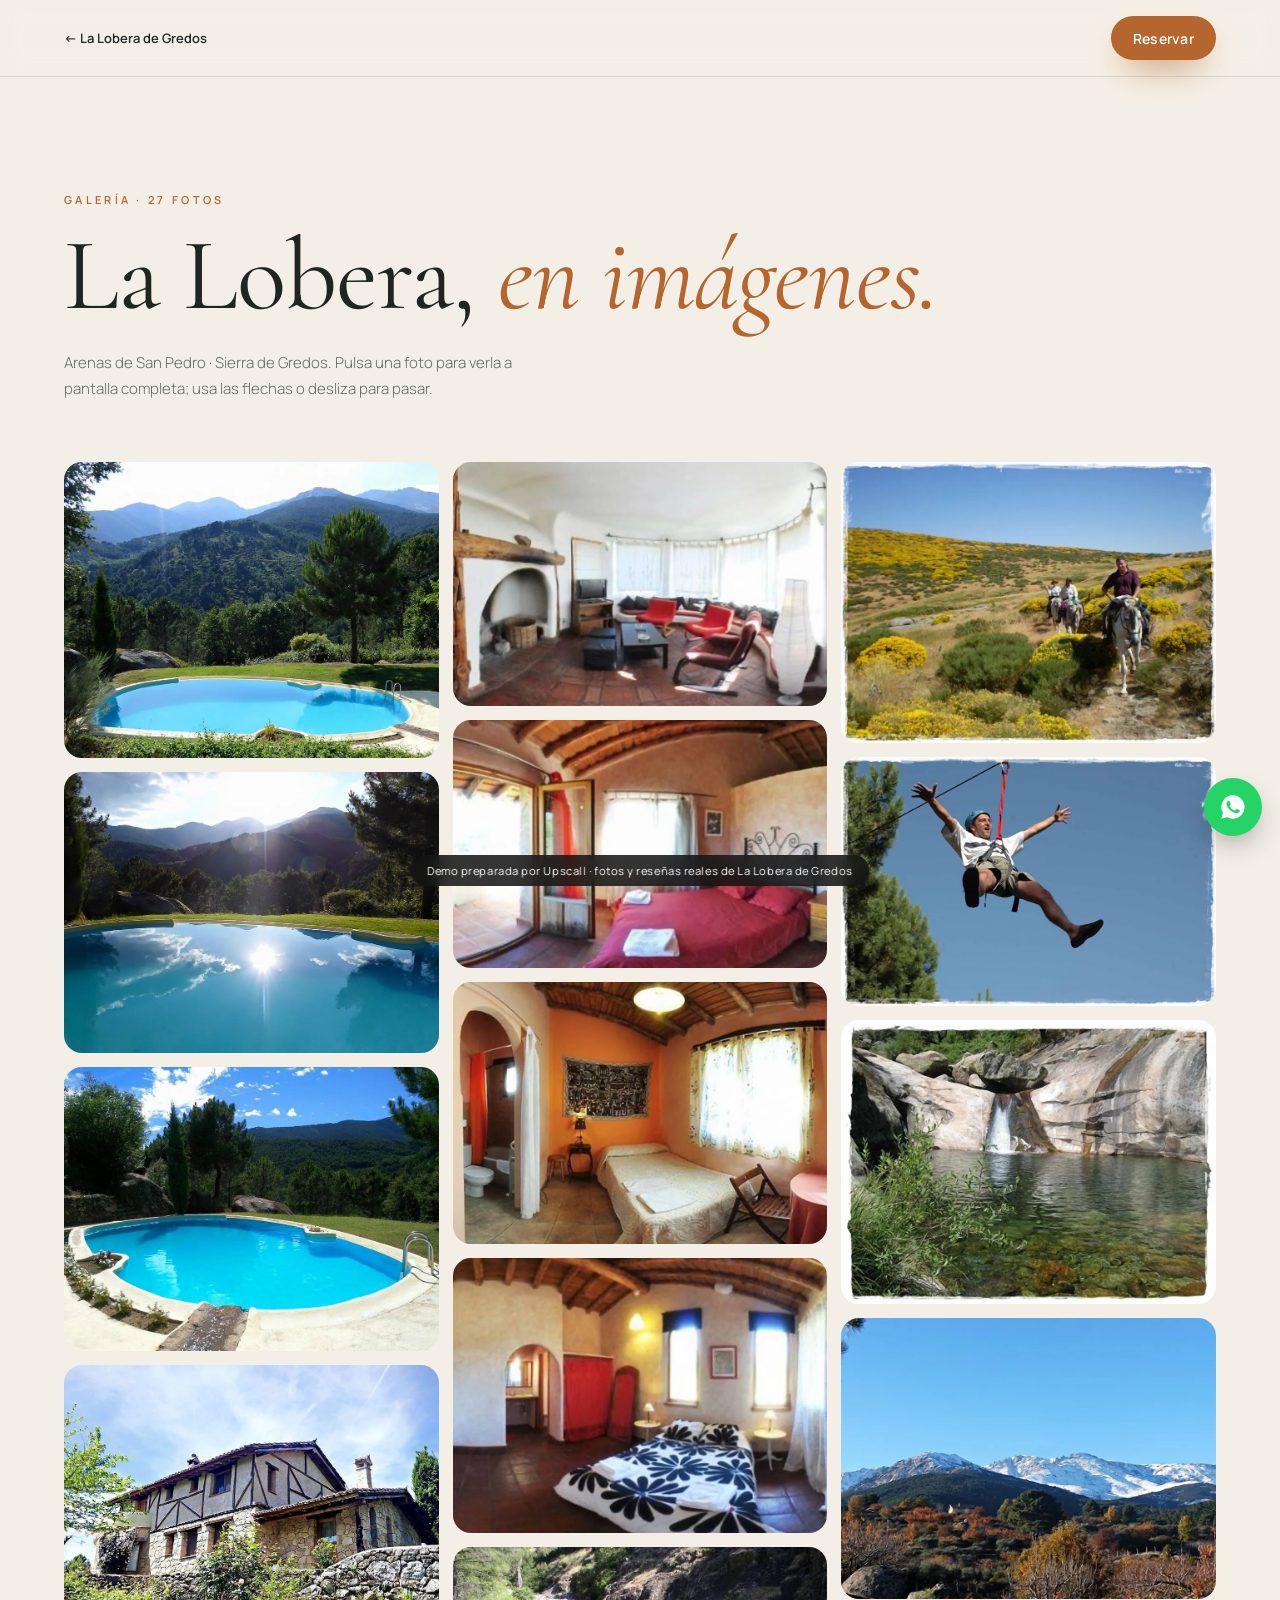
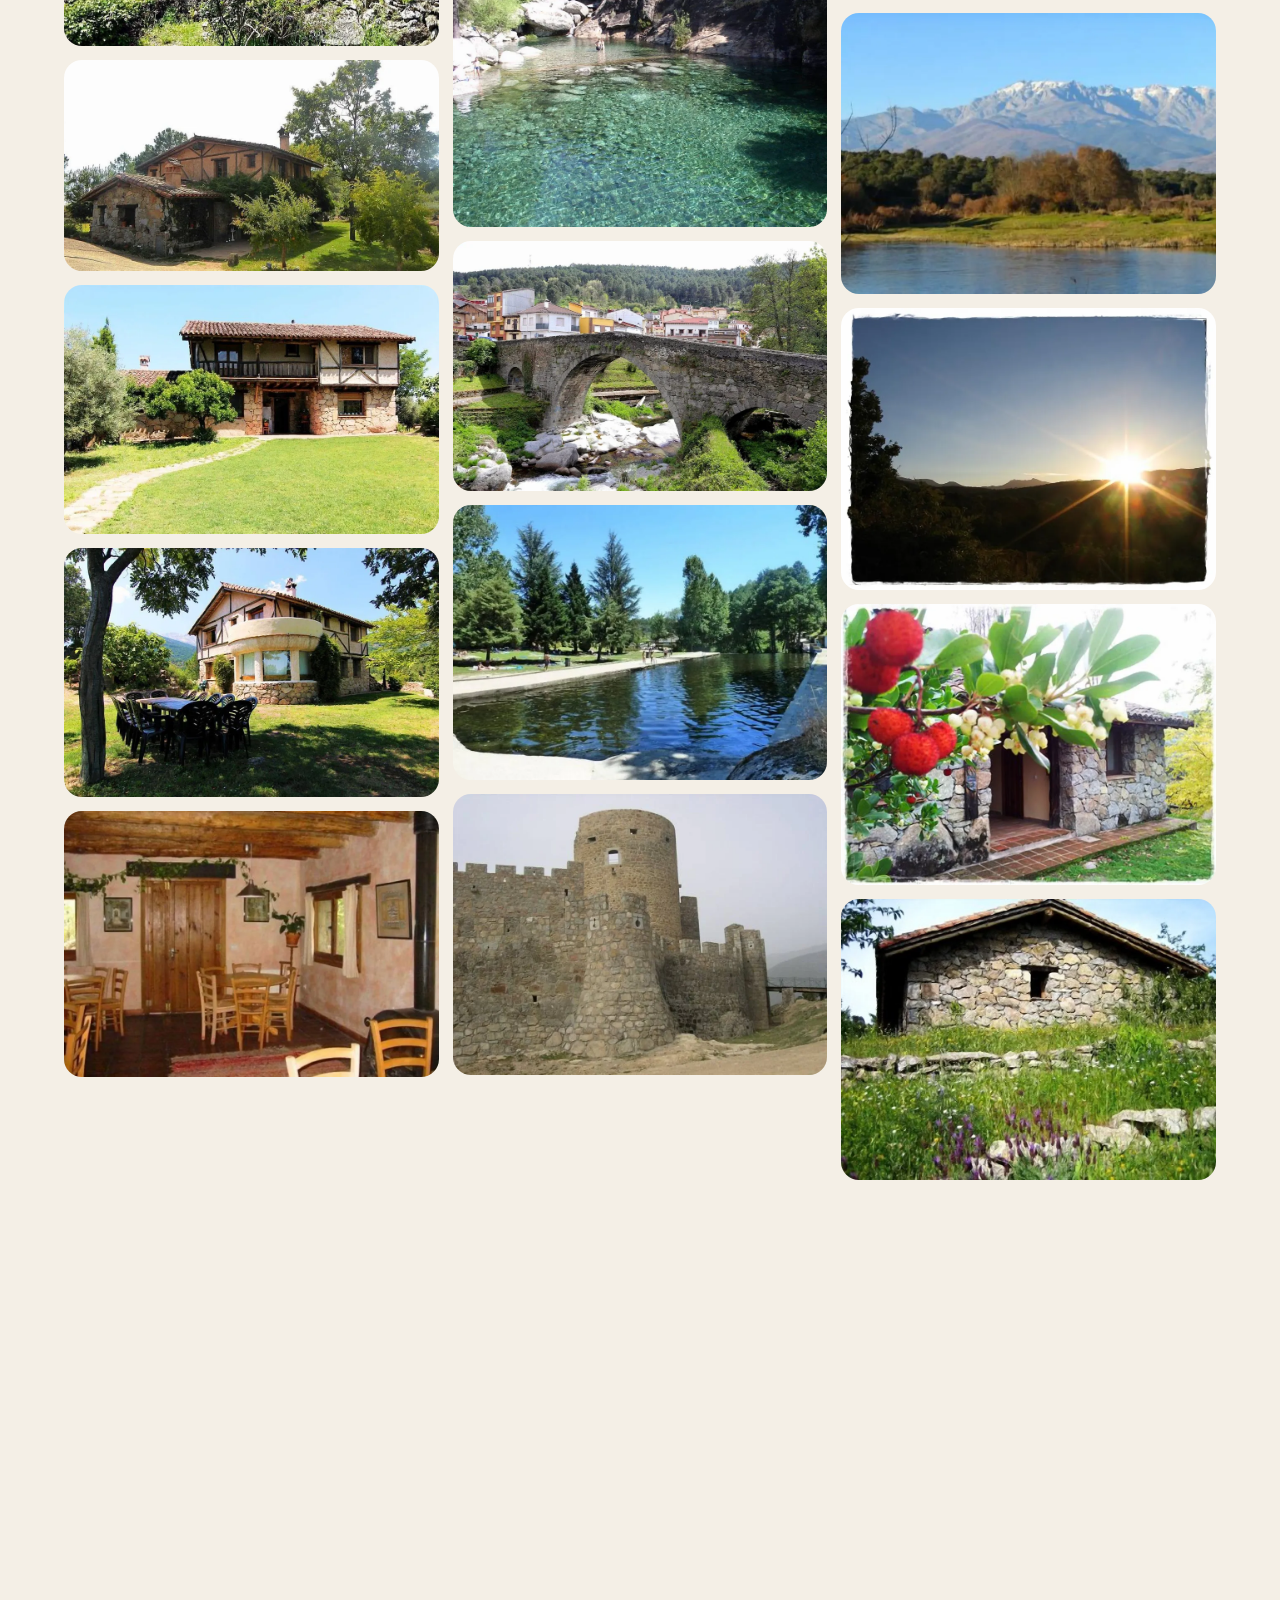
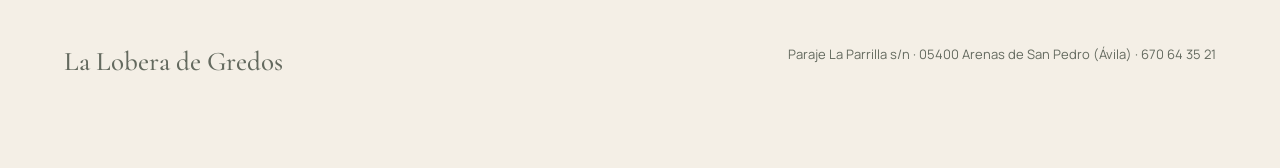
==== galeria.html @ 5b68a74e "Demo lobera Co-Authored-By: Claude Opus 5.5 <noreply@anthropic.com>" ====
<!doctype html><html lang="es"><head><meta charset="utf-8"><meta name="viewport" content="width=device-width, initial-scale=1"><title>Galería · La Lobera de Gredos</title>
<meta name="description" content="Seis casas de piedra y madera de castaño en plena sierra, con piscina, caballos y el Almanzor como paisaje."><meta name="robots" content="noindex, nofollow">
<link rel="preconnect" href="https://fonts.googleapis.com"><link rel="preconnect" href="https://fonts.gstatic.com" crossorigin><link href="https://fonts.googleapis.com/css2?family=Cormorant+Garamond:ital,wght@0,400;0,500;1,400&family=Manrope:wght@300;400;500;600&display=swap" rel="stylesheet">
<style>*{box-sizing:border-box;margin:0;padding:0}html{scroll-behavior:smooth}
body{font-family:var(--sans);background:var(--bg);color:var(--ink);-webkit-font-smoothing:antialiased;overflow-x:hidden}
img{display:block;max-width:100%}a{color:inherit;text-decoration:none}button{font:inherit;border:0;background:none;color:inherit;cursor:pointer}
:root{--pad:clamp(20px,5vw,72px)}
.wrap{max-width:1320px;margin:0 auto;padding:0 var(--pad)}
.k{font-size:11px;letter-spacing:.3em;text-transform:uppercase;font-weight:600;color:var(--acc)}
.h2{font-family:var(--serif);font-weight:var(--sw,400);font-size:clamp(40px,5.4vw,82px);line-height:1.02;letter-spacing:-.01em;margin-top:16px}
.h2 em{font-style:italic;color:var(--acc)}
.lead{font-size:clamp(15px,1.12vw,18px);line-height:1.75;color:var(--mut);font-weight:300;max-width:56ch;margin-top:22px}
.btn{display:inline-flex;align-items:center;justify-content:center;gap:10px;height:56px;padding:0 30px;border-radius:var(--r-btn,999px);font-size:14px;font-weight:600;letter-spacing:.02em;transition:transform .35s,background .35s,color .35s,box-shadow .35s;white-space:nowrap}
.btn:hover{transform:translateY(-2px)}
.b-main{background:var(--acc);color:#fff;box-shadow:0 16px 34px -14px var(--acc)}.b-main:hover{background:var(--ink)}
.b-ghost{border:1px solid currentColor}.b-ghost:hover{background:var(--ink);color:var(--bg);border-color:var(--ink)}
.b-glass{border:1px solid rgba(255,255,255,.6);color:#fff;backdrop-filter:blur(8px);background:rgba(255,255,255,.08)}.b-glass:hover{background:#fff;color:#111}
/* revelado */
.rv{opacity:0;transform:translateY(36px);transition:opacity 1.1s cubic-bezier(.2,.7,.2,1),transform 1.1s cubic-bezier(.2,.7,.2,1)}
.rv.in{opacity:1;transform:none}.rv.d1{transition-delay:.1s}.rv.d2{transition-delay:.2s}.rv.d3{transition-delay:.3s}
@keyframes up{from{opacity:0;transform:translateY(34px)}to{opacity:1;transform:none}}
.up{animation:up 1.3s cubic-bezier(.2,.7,.2,1) both}.up.d1{animation-delay:.15s}.up.d2{animation-delay:.3s}.up.d3{animation-delay:.45s}
/* slides portada */
.h-slide{position:absolute;inset:0;background-size:cover;background-position:center;opacity:0;transform:scale(1.12);transition:opacity 2.2s ease,transform 10s linear}
.h-slide.on{opacity:1;transform:scale(1)}
.h-dots{display:flex;gap:8px}.h-dots i{width:30px;height:2px;background:rgba(255,255,255,.35);position:relative;overflow:hidden}
.h-dots i.on::after{content:'';position:absolute;inset:0;background:#fff;animation:fill 6s linear forwards}
@keyframes fill{from{transform:translateX(-100%)}to{transform:none}}
/* estrellas */
.stars{position:relative;display:inline-block;line-height:1;letter-spacing:3px;color:var(--star-off,#e3ddd2)}
.stars::before{content:"★★★★★"}.stars::after{content:"★★★★★";position:absolute;left:0;top:0;width:var(--p,100%);overflow:hidden;white-space:nowrap;color:#f2b33d}
/* GALERÍA EN MOVIMIENTO */
.belt{overflow:hidden;cursor:grab;touch-action:pan-y;user-select:none;padding:8px 0}
.belt:active{cursor:grabbing}
.belt-track{display:flex;gap:var(--gap,16px);width:max-content;will-change:transform}
.b-item{position:relative;flex:none;height:var(--bh,clamp(240px,34vh,400px));border-radius:var(--r-img,14px);overflow:hidden;display:block}
.b-item img{height:100%;width:auto;max-width:none;transition:transform 1.2s cubic-bezier(.2,.7,.2,1),filter .5s;pointer-events:none}
.b-item::after{content:'Ver galería ↗';position:absolute;left:14px;bottom:14px;font-size:11px;letter-spacing:.14em;text-transform:uppercase;font-weight:600;color:#fff;background:rgba(0,0,0,.45);backdrop-filter:blur(6px);padding:8px 12px;border-radius:999px;opacity:0;transform:translateY(6px);transition:.4s}
.b-item:hover img{transform:scale(1.06)}.b-item:hover::after{opacity:1;transform:none}
.belt-cta{display:flex;justify-content:center;margin-top:34px}
/* RESEÑAS (estructura común; cada tema cambia colores) */
.revs{padding:clamp(100px,12vw,170px) 0;background:var(--rv-bg,var(--bg));color:var(--rv-ink,var(--ink));position:relative;overflow:hidden}
.revs-top{display:grid;grid-template-columns:.9fr 1.1fr;gap:clamp(30px,6vw,90px);align-items:center}
.summary{display:flex;align-items:center;gap:26px;margin-top:34px}
.summary .big{font-family:var(--serif);font-size:clamp(80px,9vw,128px);line-height:.8;font-weight:var(--sw,400);color:var(--rv-acc,var(--acc))}
.summary .stars{font-size:22px}
.summary p{font-size:13px;color:var(--rv-mut,var(--mut));margin-top:8px;line-height:1.5}
.gbadge{display:inline-flex;align-items:center;gap:8px;margin-top:12px;font-size:12px;font-weight:600;padding:7px 12px;border-radius:999px;background:#fff;color:#333;box-shadow:0 6px 20px -10px rgba(0,0,0,.3)}
.gbadge svg{width:16px;height:16px}
.feat{display:grid}
.feat-q{grid-area:1/1;opacity:0;transform:translateY(16px);transition:opacity .9s,transform .9s;pointer-events:none}
.feat-q.on{opacity:1;transform:none;pointer-events:auto}
.feat-q blockquote{font-family:var(--serif);font-size:clamp(24px,2.5vw,38px);line-height:1.3;font-weight:var(--sw,400)}
.feat-q blockquote::before{content:'“';display:block;font-size:2.6em;line-height:.6;color:var(--rv-acc,var(--acc));margin-bottom:6px}
.feat-q footer{display:flex;align-items:center;gap:12px;margin-top:26px;font-size:14px}
.feat-q footer small{display:block;color:var(--rv-mut,var(--mut));font-size:12px;margin-top:2px}
.feat-dots{display:flex;gap:8px;margin-top:22px}
.feat-dots button{width:26px;height:4px;border-radius:9px;background:var(--rv-line,rgba(0,0,0,.15));transition:.3s}
.feat-dots button.on{background:var(--rv-acc,var(--acc));width:44px}
.av{width:44px;height:44px;border-radius:50%;display:grid;place-items:center;color:#fff;font-weight:600;font-size:16px;background:hsl(var(--h) 40% 46%);flex:none}
.rev-grid{columns:3 320px;column-gap:20px;margin-top:clamp(60px,7vw,90px)}
.rcard{break-inside:avoid;margin-bottom:20px;background:var(--rv-card,#fff);border-radius:var(--r-card,20px);padding:26px 26px 24px;box-shadow:0 24px 50px -36px rgba(0,0,0,.45);border:1px solid var(--rv-line,rgba(0,0,0,.05));transition:transform .5s,box-shadow .5s}
.rcard:hover{transform:translateY(-4px);box-shadow:0 34px 60px -34px rgba(0,0,0,.5)}
.rcard .top{display:flex;align-items:center;gap:12px}
.rcard .top b{font-size:14px;display:block}.rcard .top small{font-size:12px;color:var(--rv-mut,var(--mut))}
.rcard .top svg{margin-left:auto;width:18px;height:18px;flex:none}
.rcard .stars{font-size:15px;margin-top:16px}
.rcard p{margin-top:10px;font-size:15px;line-height:1.65;color:var(--rv-ink,var(--ink));opacity:.88}
.rcard.more{display:none}.rev-grid.all .rcard.more{display:block}
.rev-more{display:flex;justify-content:center;margin-top:20px}
@media(max-width:900px){.revs-top{grid-template-columns:1fr}}
/* mapa y faq */
.map{border-radius:var(--r-img,22px);overflow:hidden;min-height:420px;box-shadow:0 40px 80px -50px rgba(0,0,0,.5)}
.map iframe{width:100%;height:100%;min-height:420px;border:0}
details{border-bottom:1px solid var(--line,rgba(0,0,0,.12))}
summary{list-style:none;cursor:pointer;display:flex;justify-content:space-between;gap:20px;padding:24px 0;font-family:var(--serif);font-size:24px;font-weight:var(--sw,400)}
summary::-webkit-details-marker{display:none}
summary i{font-style:normal;font-family:var(--sans);font-size:22px;color:var(--acc);transition:transform .3s}
details[open] summary i{transform:rotate(45deg)}
details p{padding:0 0 24px;color:var(--mut);line-height:1.7;font-size:15px;max-width:62ch}
/* flotantes */
.wa{position:fixed;right:18px;bottom:64px;z-index:55;width:58px;height:58px;border-radius:50%;background:#25d366;display:grid;place-items:center;box-shadow:0 12px 30px -8px rgba(0,0,0,.4);transition:transform .3s}.wa:hover{transform:scale(1.08)}
.demo{position:fixed;left:50%;bottom:14px;transform:translateX(-50%);z-index:60;background:rgba(20,20,20,.86);color:#fff;font-size:11px;letter-spacing:.05em;padding:8px 16px;border-radius:999px;backdrop-filter:blur(8px);white-space:nowrap;max-width:94vw;overflow:hidden;text-overflow:ellipsis}
.vid{position:relative;display:block;width:100%;aspect-ratio:16/9;border-radius:var(--r-img,22px);overflow:hidden;background:#000;box-shadow:0 50px 100px -50px rgba(0,0,0,.6)}
.vid img{width:100%;height:100%;object-fit:cover;opacity:.85;transition:transform 1.2s,opacity .5s}.vid:hover img{transform:scale(1.04);opacity:1}
.vid .play{position:absolute;left:50%;top:50%;width:92px;height:92px;margin:-46px;border-radius:50%;background:rgba(255,255,255,.94);color:var(--acc);display:grid;place-items:center;font-size:26px;padding-left:6px;box-shadow:0 0 0 14px rgba(255,255,255,.2);transition:transform .4s}
.vid:hover .play{transform:scale(1.08)}.vid iframe{position:absolute;inset:0;width:100%;height:100%;border:0}
@media(prefers-reduced-motion:reduce){*{animation:none!important;transition:none!important}.rv{opacity:1;transform:none}}

/* ===== PÁGINA DE GALERÍA ===== */
.gp-head{position:sticky;top:0;z-index:20;display:flex;align-items:center;justify-content:space-between;gap:16px;padding:16px var(--pad);background:color-mix(in srgb,var(--bg) 88%,transparent);backdrop-filter:blur(12px);border-bottom:1px solid var(--line,rgba(0,0,0,.08))}
.gp-head .back{font-size:13px;font-weight:600;display:inline-flex;gap:8px;align-items:center}
.gp-hero{padding:clamp(60px,9vw,120px) var(--pad) clamp(40px,5vw,60px);max-width:1320px;margin:0 auto}
.gp-hero .h2{font-size:clamp(54px,8vw,130px)}
.gp-grid{columns:3 340px;column-gap:14px;padding:0 var(--pad) 120px;max-width:1600px;margin:0 auto}
.gp-grid a{display:block;margin-bottom:14px;border-radius:var(--r-img,14px);overflow:hidden;break-inside:avoid;position:relative}
.gp-grid img{width:100%;height:auto;transition:transform 1.2s cubic-bezier(.2,.7,.2,1),filter .5s}
.gp-grid a:hover img{transform:scale(1.04)}
.gp-grid a::after{content:'';position:absolute;inset:0;background:linear-gradient(transparent 60%,rgba(0,0,0,.35));opacity:0;transition:.4s}.gp-grid a:hover::after{opacity:1}
#lb{position:fixed;inset:0;z-index:100;background:rgba(12,11,10,.96);opacity:0;visibility:hidden;transition:.4s}
#lb.on{opacity:1;visibility:visible}
.lb-stage{position:absolute;inset:0;display:grid;place-items:center;padding:60px 80px}
#lb img{max-width:100%;max-height:100%;border-radius:6px;box-shadow:0 30px 80px rgba(0,0,0,.6)}
#lb button{position:absolute;z-index:2;color:#fff;font-size:24px;width:56px;height:56px;border-radius:50%;border:1px solid rgba(255,255,255,.28);background:rgba(0,0,0,.3)}
.lb-x{top:16px;right:16px;font-size:30px!important}.lb-p{left:16px;top:50%;margin-top:-28px}.lb-n{right:16px;top:50%;margin-top:-28px}
.lb-cap{position:absolute;left:0;right:0;bottom:18px;text-align:center;color:#bbb;font-size:12px;letter-spacing:.2em}
@media(max-width:700px){.lb-stage{padding:60px 10px}.lb-p,.lb-n{top:auto!important;bottom:12px;margin:0!important}}
/* LA LOBERA — "Sierra": verde bosque, óxido y crema. Cormorant + Manrope. Portada a sangre. */
:root{--bg:#f4efe6;--ink:#1f2620;--mut:#646a5f;--acc:#b5652e;--serif:'Cormorant Garamond',Georgia,serif;--sans:'Manrope',system-ui,sans-serif;--line:rgba(31,38,32,.12);--r-img:18px;
 --rv-bg:#1f2a22;--rv-ink:#efe8db;--rv-mut:rgba(239,232,219,.62);--rv-acc:#e3a66b;--rv-card:#27342b;--rv-line:rgba(255,255,255,.07);--star-off:rgba(255,255,255,.18)}
.nav{position:fixed;top:0;left:0;right:0;z-index:50;display:flex;align-items:center;justify-content:space-between;gap:20px;padding:20px var(--pad);color:#fff;transition:.4s}
.nav.sc{background:rgba(244,239,230,.92);backdrop-filter:blur(14px);color:var(--ink);padding:12px var(--pad);box-shadow:0 1px 0 var(--line)}
.logo{font-family:var(--serif);font-size:27px;font-weight:500}.nav nav{display:flex;gap:30px;font-size:13px;font-weight:500}.nav-cta{height:44px!important;padding:0 22px!important}
@media(max-width:860px){.nav nav{display:none}}
.hero{position:relative;height:100svh;min-height:640px;overflow:hidden;color:#fff;background:#1a1f1b}
.shade{position:absolute;inset:0;background:linear-gradient(180deg,rgba(0,0,0,.35),rgba(0,0,0,0) 30%,rgba(0,0,0,.25) 55%,rgba(0,0,0,.78))}
.h-copy{position:absolute;z-index:2;left:var(--pad);right:var(--pad);bottom:clamp(90px,13vh,140px);max-width:960px}
.h-copy .k{color:#fff;opacity:.85}
.hero h1{font-family:var(--serif);font-weight:400;font-size:clamp(56px,9.5vw,150px);line-height:.88;letter-spacing:-.015em;margin-top:18px}
.hero h1 em{font-style:italic;color:#f0c08e}
.sub{font-size:clamp(15px,1.3vw,19px);font-weight:300;opacity:.92;max-width:50ch;margin-top:24px;line-height:1.6}
.ctas{display:flex;flex-wrap:wrap;gap:12px;margin-top:32px}
.chip-rate{position:absolute;z-index:2;right:var(--pad);bottom:clamp(90px,13vh,140px);display:flex;flex-direction:column;align-items:flex-end;gap:8px;text-align:right}
.chip-rate b{font-family:var(--serif);font-size:84px;line-height:.75;font-weight:500}.chip-rate .stars{font-size:18px;--star-off:rgba(255,255,255,.3)}.chip-rate small{font-size:12px;opacity:.85}
.h-foot{position:absolute;z-index:2;left:var(--pad);right:var(--pad);bottom:32px;display:flex;justify-content:space-between;align-items:center;font-size:11px;letter-spacing:.24em;text-transform:uppercase;opacity:.8}
@media(max-width:860px){.chip-rate{display:none}}
.intro{padding:clamp(110px,14vw,190px) 0}
.intro-g{display:grid;grid-template-columns:1.05fr 1fr;gap:clamp(40px,7vw,110px);align-items:center}
.intro-img{border-radius:26px 26px 26px 220px;overflow:hidden;box-shadow:0 50px 90px -50px rgba(0,0,0,.55)}
.intro-img img{width:100%;height:auto;aspect-ratio:4/5;object-fit:cover;transition:transform 1.8s cubic-bezier(.2,.7,.2,1)}.intro-img:hover img{transform:scale(1.05)}
.datos{display:grid;grid-template-columns:1fr 1fr;gap:28px;margin-top:46px;padding-top:34px;border-top:1px solid var(--line)}
.dato b{font-family:var(--serif);font-size:48px;font-weight:500;color:var(--acc);display:block;line-height:1}.dato span{font-size:13px;color:var(--mut);display:block;margin-top:6px}
@media(max-width:900px){.intro-g{grid-template-columns:1fr}}
.exps{padding:0 0 clamp(110px,13vw,170px)}
.exp-g{display:grid;grid-template-columns:repeat(4,1fr);gap:22px;margin-top:60px}
.exp:nth-child(even){margin-top:60px}
.exp-img{border-radius:999px 999px 18px 18px;overflow:hidden;aspect-ratio:3/4}
.exp-img img{width:100%;height:100%;object-fit:cover;transition:transform 1.6s cubic-bezier(.2,.7,.2,1)}.exp:hover .exp-img img{transform:scale(1.08)}
.exp h3{font-family:var(--serif);font-size:30px;font-weight:500;margin-top:20px}.exp p{font-size:14px;color:var(--mut);line-height:1.6;margin-top:6px}
@media(max-width:900px){.exp-g{grid-template-columns:1fr 1fr}.exp:nth-child(even){margin-top:30px}}
.gal{padding:clamp(100px,12vw,160px) 0;background:#e9e1d3}
.gal-h{display:flex;justify-content:space-between;align-items:flex-end;gap:30px;flex-wrap:wrap;margin-bottom:56px}
.gal .lead{max-width:40ch}
.video{padding:clamp(100px,12vw,160px) 0 0;text-align:center}.video .vid{max-width:1100px;margin:50px auto 0}
.revs::before{content:'';position:absolute;right:-10%;top:-20%;width:60vw;height:60vw;border-radius:50%;background:radial-gradient(circle,rgba(227,166,107,.12),transparent 60%)}
.ubi{padding:clamp(110px,13vw,170px) 0}
.ubi-g{display:grid;grid-template-columns:1fr 1.2fr;gap:clamp(30px,6vw,90px);align-items:stretch}
.near{list-style:none;margin-top:34px;border-top:1px solid var(--line)}.near li{display:flex;justify-content:space-between;gap:16px;padding:16px 0;border-bottom:1px solid var(--line);font-size:15px}.near span{color:var(--mut)}
@media(max-width:900px){.ubi-g{grid-template-columns:1fr}}
.faq{padding:0 0 clamp(110px,13vw,170px)}.faq-g{display:grid;grid-template-columns:.8fr 1.2fr;gap:60px}@media(max-width:900px){.faq-g{grid-template-columns:1fr;gap:20px}}
.final{position:relative;min-height:88vh;display:grid;place-items:center;text-align:center;color:#fff;background-size:cover;background-position:center;background-attachment:fixed}
.final::before{content:'';position:absolute;inset:0;background:rgba(15,20,16,.5)}.final>div{position:relative;padding:100px var(--pad)}
.final .h2{font-size:clamp(48px,7.5vw,120px)}.final em{color:#f0c08e}.final .ctas{justify-content:center}
@media(hover:none){.final{background-attachment:scroll}}
.foot{padding:50px 0 90px}.foot-g{display:flex;justify-content:space-between;gap:20px;flex-wrap:wrap;font-size:13px;color:var(--mut)}
.gp{background:var(--bg)}
</style></head><body class="t-sierra gp"><header class="gp-head"><a class="back" href="index.html">← La Lobera de Gredos</a><a class="btn b-main" style="height:44px;padding:0 22px" href="https://wa.me/34670643521?text=Hola%2C%20os%20escribo%20desde%20vuestra%20web.%20Me%20gustar%C3%ADa%20consultar%20disponibilidad%20en%20La%20Lobera%20de%20Gredos." target="_blank" rel="noopener">Reservar</a></header>
<section class="gp-hero"><p class="k up">Galería · 27 fotos</p><h1 class="h2 up d1">La Lobera, <em>en imágenes.</em></h1><p class="lead up d2">Arenas de San Pedro · Sierra de Gredos. Pulsa una foto para verla a pantalla completa; usa las flechas o desliza para pasar.</p></section>
<div class="gp-grid"><a href="img/cand-h000.webp" data-full="img/cand-h000.webp" class="rv"><img src="img/cand-h000-t.webp" alt="La Lobera de Gredos · foto 1" loading="lazy" width="900" height="711"></a><a href="img/cand-h011.webp" data-full="img/cand-h011.webp" class="rv"><img src="img/cand-h011-t.webp" alt="La Lobera de Gredos · foto 2" loading="lazy" width="900" height="675"></a><a href="img/cand-h012.webp" data-full="img/cand-h012.webp" class="rv"><img src="img/cand-h012-t.webp" alt="La Lobera de Gredos · foto 3" loading="lazy" width="900" height="682"></a><a href="img/cand-h001.webp" data-full="img/cand-h001.webp" class="rv"><img src="img/cand-h001-t.webp" alt="La Lobera de Gredos · foto 4" loading="lazy" width="900" height="675"></a><a href="img/cand-h002.webp" data-full="img/cand-h002.webp" class="rv"><img src="img/cand-h002-t.webp" alt="La Lobera de Gredos · foto 5" loading="lazy" width="900" height="506"></a><a href="img/cand-h003.webp" data-full="img/cand-h003.webp" class="rv"><img src="img/cand-h003-t.webp" alt="La Lobera de Gredos · foto 6" loading="lazy" width="900" height="599"></a><a href="img/cand-h004.webp" data-full="img/cand-h004.webp" class="rv"><img src="img/cand-h004-t.webp" alt="La Lobera de Gredos · foto 7" loading="lazy" width="900" height="599"></a><a href="img/cand-h005.webp" data-full="img/cand-h005.webp" class="rv"><img src="img/cand-h005-t.webp" alt="La Lobera de Gredos · foto 8" loading="lazy" width="900" height="638"></a><a href="img/cand-h006.webp" data-full="img/cand-h006.webp" class="rv"><img src="img/cand-h006-t.webp" alt="La Lobera de Gredos · foto 9" loading="lazy" width="900" height="638"></a><a href="img/cand-h007.webp" data-full="img/cand-h007.webp" class="rv"><img src="img/cand-h007-t.webp" alt="La Lobera de Gredos · foto 10" loading="lazy" width="900" height="585"></a><a href="img/cand-h008.webp" data-full="img/cand-h008.webp" class="rv"><img src="img/cand-h008-t.webp" alt="La Lobera de Gredos · foto 11" loading="lazy" width="900" height="596"></a><a href="img/cand-h009.webp" data-full="img/cand-h009.webp" class="rv"><img src="img/cand-h009-t.webp" alt="La Lobera de Gredos · foto 12" loading="lazy" width="900" height="631"></a><a href="img/cand-h010.webp" data-full="img/cand-h010.webp" class="rv"><img src="img/cand-h010-t.webp" alt="La Lobera de Gredos · foto 13" loading="lazy" width="900" height="659"></a><a href="img/cand-h016.webp" data-full="img/cand-h016.webp" class="rv"><img src="img/cand-h016-t.webp" alt="La Lobera de Gredos · foto 14" loading="lazy" width="900" height="674"></a><a href="img/cand-h013.webp" data-full="img/cand-h013.webp" class="rv"><img src="img/cand-h013-t.webp" alt="La Lobera de Gredos · foto 15" loading="lazy" width="900" height="599"></a><a href="img/cand-h019.webp" data-full="img/cand-h019.webp" class="rv"><img src="img/cand-h019-t.webp" alt="La Lobera de Gredos · foto 16" loading="lazy" width="900" height="662"></a><a href="img/cand-h014.webp" data-full="img/cand-h014.webp" class="rv"><img src="img/cand-h014-t.webp" alt="La Lobera de Gredos · foto 17" loading="lazy" width="900" height="675"></a><a href="img/cand-h018.webp" data-full="img/cand-h018.webp" class="rv"><img src="img/cand-h018-t.webp" alt="La Lobera de Gredos · foto 18" loading="lazy" width="900" height="679"></a><a href="img/media-23-caballos2.webp" data-full="img/media-23-caballos2.webp" class="rv"><img src="img/media-23-caballos2-t.webp" alt="La Lobera de Gredos · foto 19" loading="lazy" width="900" height="675"></a><a href="img/media-24-tirolina.webp" data-full="img/media-24-tirolina.webp" class="rv"><img src="img/media-24-tirolina-t.webp" alt="La Lobera de Gredos · foto 20" loading="lazy" width="900" height="599"></a><a href="img/media-41-charcar.webp" data-full="img/media-41-charcar.webp" class="rv"><img src="img/media-41-charcar-t.webp" alt="La Lobera de Gredos · foto 21" loading="lazy" width="900" height="680"></a><a href="img/media-01-gredos-nevado-web.webp" data-full="img/media-01-gredos-nevado-web.webp" class="rv"><img src="img/media-01-gredos-nevado-web-t.webp" alt="La Lobera de Gredos · foto 22" loading="lazy" width="900" height="675"></a><a href="img/media-40-almanzor.webp" data-full="img/media-40-almanzor.webp" class="rv"><img src="img/media-40-almanzor-t.webp" alt="La Lobera de Gredos · foto 23" loading="lazy" width="900" height="675"></a><a href="img/media-29-atardecerloberar.webp" data-full="img/media-29-atardecerloberar.webp" class="rv"><img src="img/media-29-atardecerloberar-t.webp" alt="La Lobera de Gredos · foto 24" loading="lazy" width="900" height="679"></a><a href="img/media-03-madro-o-web.webp" data-full="img/media-03-madro-o-web.webp" class="rv"><img src="img/media-03-madro-o-web-t.webp" alt="La Lobera de Gredos · foto 25" loading="lazy" width="900" height="674"></a><a href="img/media-34-cerezo.webp" data-full="img/media-34-cerezo.webp" class="rv"><img src="img/media-34-cerezo-t.webp" alt="La Lobera de Gredos · foto 26" loading="lazy" width="900" height="675"></a><a href="img/media-35-casitarobleweb.webp" data-full="img/media-35-casitarobleweb.webp" class="rv"><img src="img/media-35-casitarobleweb-t.webp" alt="La Lobera de Gredos · foto 27" loading="lazy" width="900" height="675"></a></div>
<div id="lb"><div class="lb-stage"><img alt=""></div><button class="lb-x" aria-label="Cerrar">×</button><button class="lb-p" aria-label="Anterior">←</button><button class="lb-n" aria-label="Siguiente">→</button><p class="lb-cap"></p></div>
<footer class="foot"><div class="wrap foot-g"><span class="logo">La Lobera de Gredos</span><span>Paraje La Parrilla s/n · 05400 Arenas de San Pedro (Ávila) · <a href="tel:+34670643521">670 64 35 21</a></span></div></footer>
<a class="wa" href="https://wa.me/34670643521?text=Hola%2C%20os%20escribo%20desde%20vuestra%20web.%20Me%20gustar%C3%ADa%20consultar%20disponibilidad%20en%20La%20Lobera%20de%20Gredos." target="_blank" rel="noopener" aria-label="WhatsApp"><svg width="28" height="28" viewBox="0 0 24 24" fill="#fff"><path d="M12 2a10 10 0 0 0-8.6 15.1L2 22l5-1.3A10 10 0 1 0 12 2Zm5.3 14.1c-.2.6-1.3 1.2-1.8 1.2-.5.1-1 .1-3.3-.8-2.8-1.1-4.6-4-4.7-4.2-.1-.2-1.1-1.5-1.1-2.9s.7-2 1-2.3c.2-.3.5-.3.7-.3h.5c.2 0 .4 0 .6.5l.8 2c.1.2.1.4 0 .5l-.3.5-.4.4c-.1.1-.3.3-.1.6.2.3.8 1.3 1.7 2.1 1.2 1 2.1 1.4 2.4 1.5.3.1.5.1.6-.1l.8-1c.2-.3.4-.2.7-.1l1.9.9c.3.1.5.2.5.3.1.1.1.6-.1 1.2Z"/></svg></a><p class="demo">Demo preparada por Upscall · fotos y reseñas reales de La Lobera de Gredos</p><script>// Comportamientos comunes de las demos (sin librerías).
const $ = (s, r = document) => r.querySelector(s), $$ = (s, r = document) => [...r.querySelectorAll(s)];

// Cabecera que cambia al bajar
const nav = $('.nav'); if (nav) addEventListener('scroll', () => nav.classList.toggle('sc', scrollY > 60), { passive: true });

// Revelado al entrar en pantalla
const io = new IntersectionObserver((es) => es.forEach((e) => { if (e.isIntersecting) { e.target.classList.add('in'); io.unobserve(e.target); } }), { rootMargin: '0px 0px -8% 0px' });
$$('.rv').forEach((el) => io.observe(el));

// Portada: fundido con zoom lento
const sl = $$('.h-slide'); let hi = 0;
if (sl.length > 1) setInterval(() => { sl[hi].classList.remove('on'); hi = (hi + 1) % sl.length; sl[hi].classList.add('on'); $$('.h-dots i').forEach((d, i) => d.classList.toggle('on', i === hi)); }, 6000);

// Galería en movimiento: se desplaza sola, se para al pasar el ratón, se puede arrastrar
$$('.belt').forEach((belt) => {
  const track = $('.belt-track', belt); if (!track) return;
  track.innerHTML += track.innerHTML; // duplicado para bucle infinito
  const speed = (+belt.dataset.speed || .45) * (belt.dataset.dir === 'r' ? -1 : 1);
  let x = 0, hover = false, drag = null, half = 0, vis = true;
  const measure = () => (half = track.scrollWidth / 2);
  addEventListener('load', measure); addEventListener('resize', measure); measure();
  new IntersectionObserver(([e]) => (vis = e.isIntersecting)).observe(belt);
  belt.addEventListener('mouseenter', () => (hover = true)); belt.addEventListener('mouseleave', () => (hover = false));
  belt.addEventListener('pointerdown', (e) => { drag = { x: e.clientX, s: x, m: 0 }; belt.setPointerCapture(e.pointerId); });
  belt.addEventListener('pointermove', (e) => { if (!drag) return; drag.m = Math.abs(e.clientX - drag.x); x = drag.s - (e.clientX - drag.x); });
  belt.addEventListener('pointerup', (e) => {
    const click = drag && drag.m < 6; drag = null;
    if (click) { const a = document.elementsFromPoint(e.clientX, e.clientY).find((n) => n.matches?.('a.b-item')); if (a) location.href = a.href; }
  });
  belt.addEventListener('click', (e) => e.preventDefault());
  const tick = () => {
    if (vis && !drag) x += hover ? 0 : speed;
    if (half) { if (x >= half) x -= half; if (x < 0) x += half; }
    track.style.transform = `translate3d(${-x}px,0,0)`; requestAnimationFrame(tick);
  };
  requestAnimationFrame(tick);
});

// Reseña destacada: rota sola
const feat = $$('.feat-q'); let fi = 0;
const featGo = (i) => { feat.forEach((f, j) => f.classList.toggle('on', j === i)); $$('.feat-dots button').forEach((d, j) => d.classList.toggle('on', j === i)); fi = i; };
if (feat.length) {
  $('.feat-dots').innerHTML = feat.map((_, i) => `<button aria-label="Reseña ${i + 1}"></button>`).join('');
  $$('.feat-dots button').forEach((b, i) => b.onclick = () => featGo(i)); featGo(0);
  setInterval(() => featGo((fi + 1) % feat.length), 7000);
}

// Vídeo de YouTube: se carga al pulsar
$$('.vid').forEach((v) => v.addEventListener('click', () => { v.innerHTML = `<iframe src="https://www.youtube-nocookie.com/embed/${v.dataset.yt}?autoplay=1&rel=0" allow="autoplay; encrypted-media; picture-in-picture" allowfullscreen></iframe>`; }, { once: true }));

// Visor (página de galería)
const lb = $('#lb');
if (lb) {
  const items = $$('[data-full]'); let li = 0; const im = $('img', lb), cap = $('.lb-cap', lb);
  const show = (i) => { li = (i + items.length) % items.length; im.src = items[li].dataset.full; cap.textContent = `${li + 1} / ${items.length}`; };
  items.forEach((a, i) => a.addEventListener('click', (e) => { e.preventDefault(); show(i); lb.classList.add('on'); document.body.style.overflow = 'hidden'; }));
  const close = () => { lb.classList.remove('on'); document.body.style.overflow = ''; };
  $('.lb-x', lb).onclick = close; $('.lb-p', lb).onclick = () => show(li - 1); $('.lb-n', lb).onclick = () => show(li + 1);
  lb.addEventListener('click', (e) => { if (e.target === lb || e.target.classList.contains('lb-stage')) close(); });
  addEventListener('keydown', (e) => { if (!lb.classList.contains('on')) return; if (e.key === 'Escape') close(); if (e.key === 'ArrowLeft') show(li - 1); if (e.key === 'ArrowRight') show(li + 1); });
  let tx = null; lb.addEventListener('touchstart', (e) => (tx = e.touches[0].clientX), { passive: true });
  lb.addEventListener('touchend', (e) => { if (tx === null) return; const d = e.changedTouches[0].clientX - tx; if (Math.abs(d) > 50) show(li + (d < 0 ? 1 : -1)); tx = null; });
  if (location.hash.startsWith('#f')) { const i = +location.hash.slice(2); if (items[i]) items[i].click(); }
}
</script></body></html>
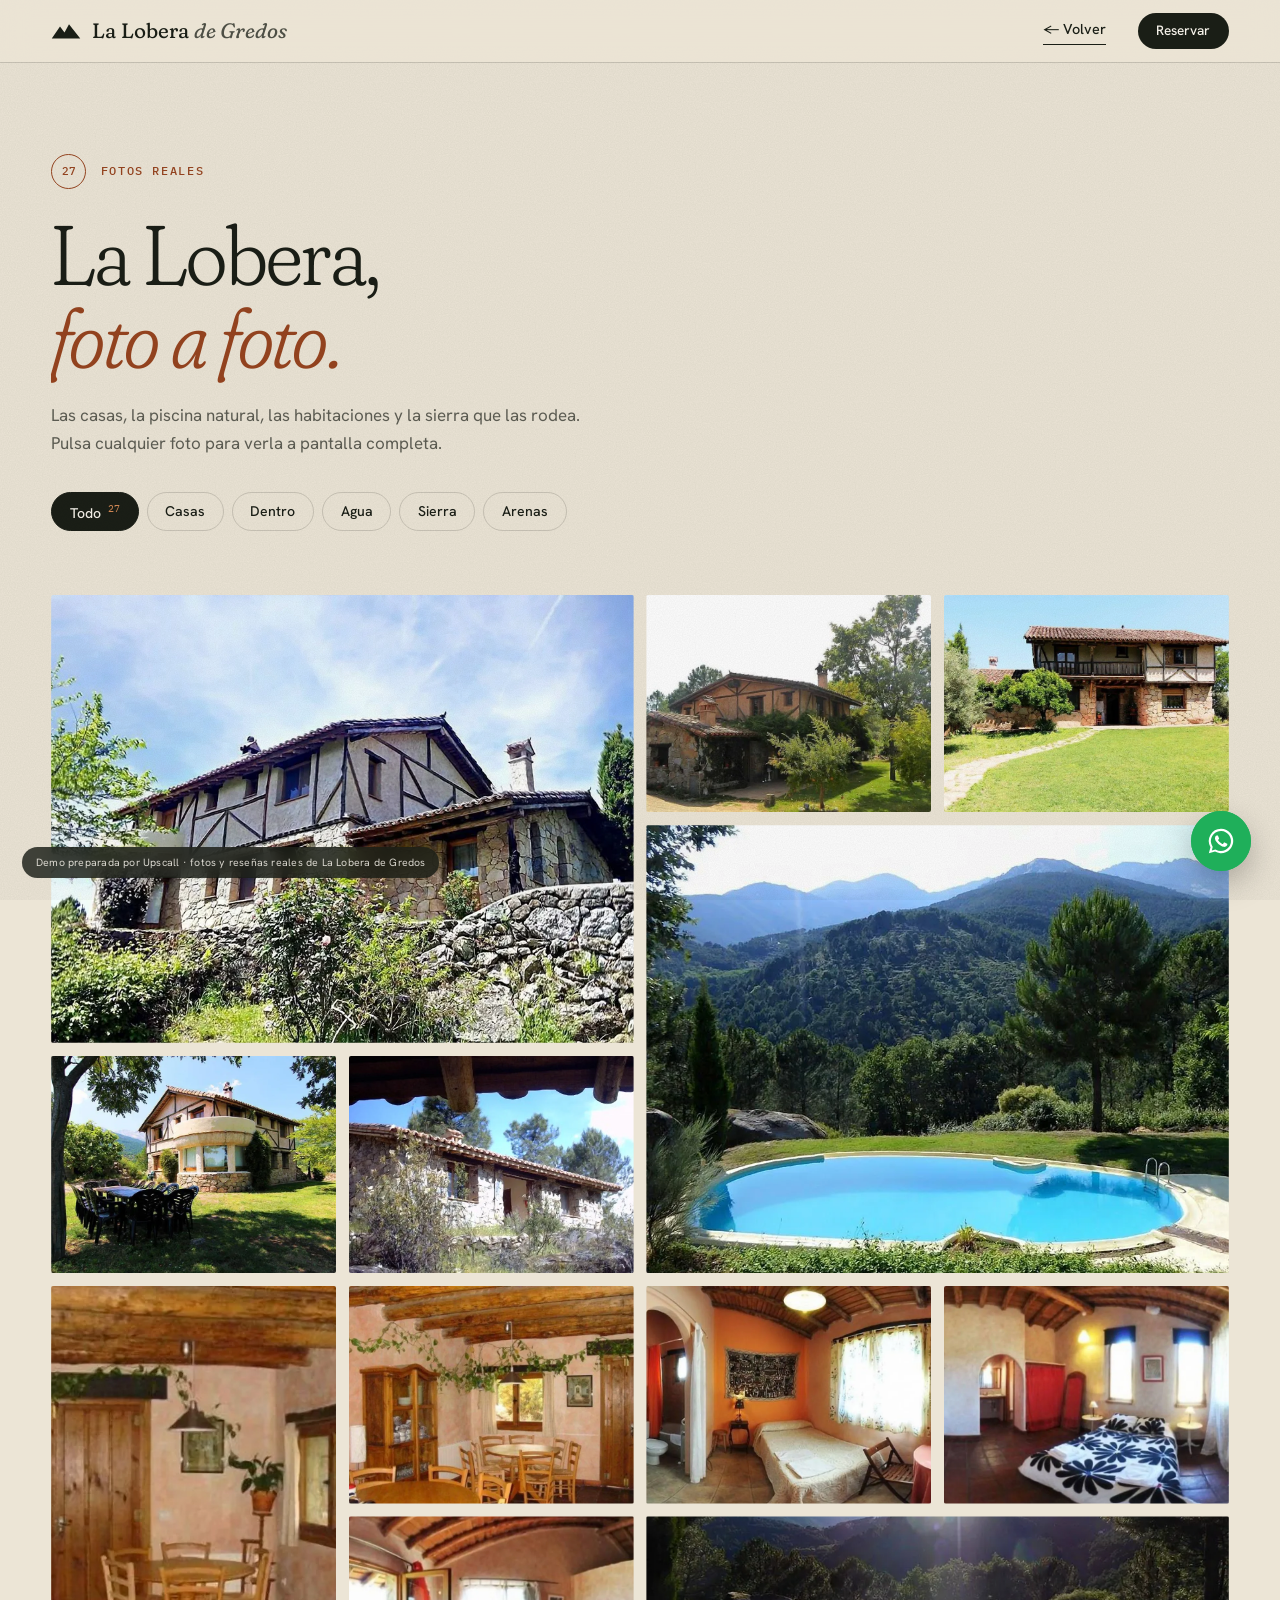
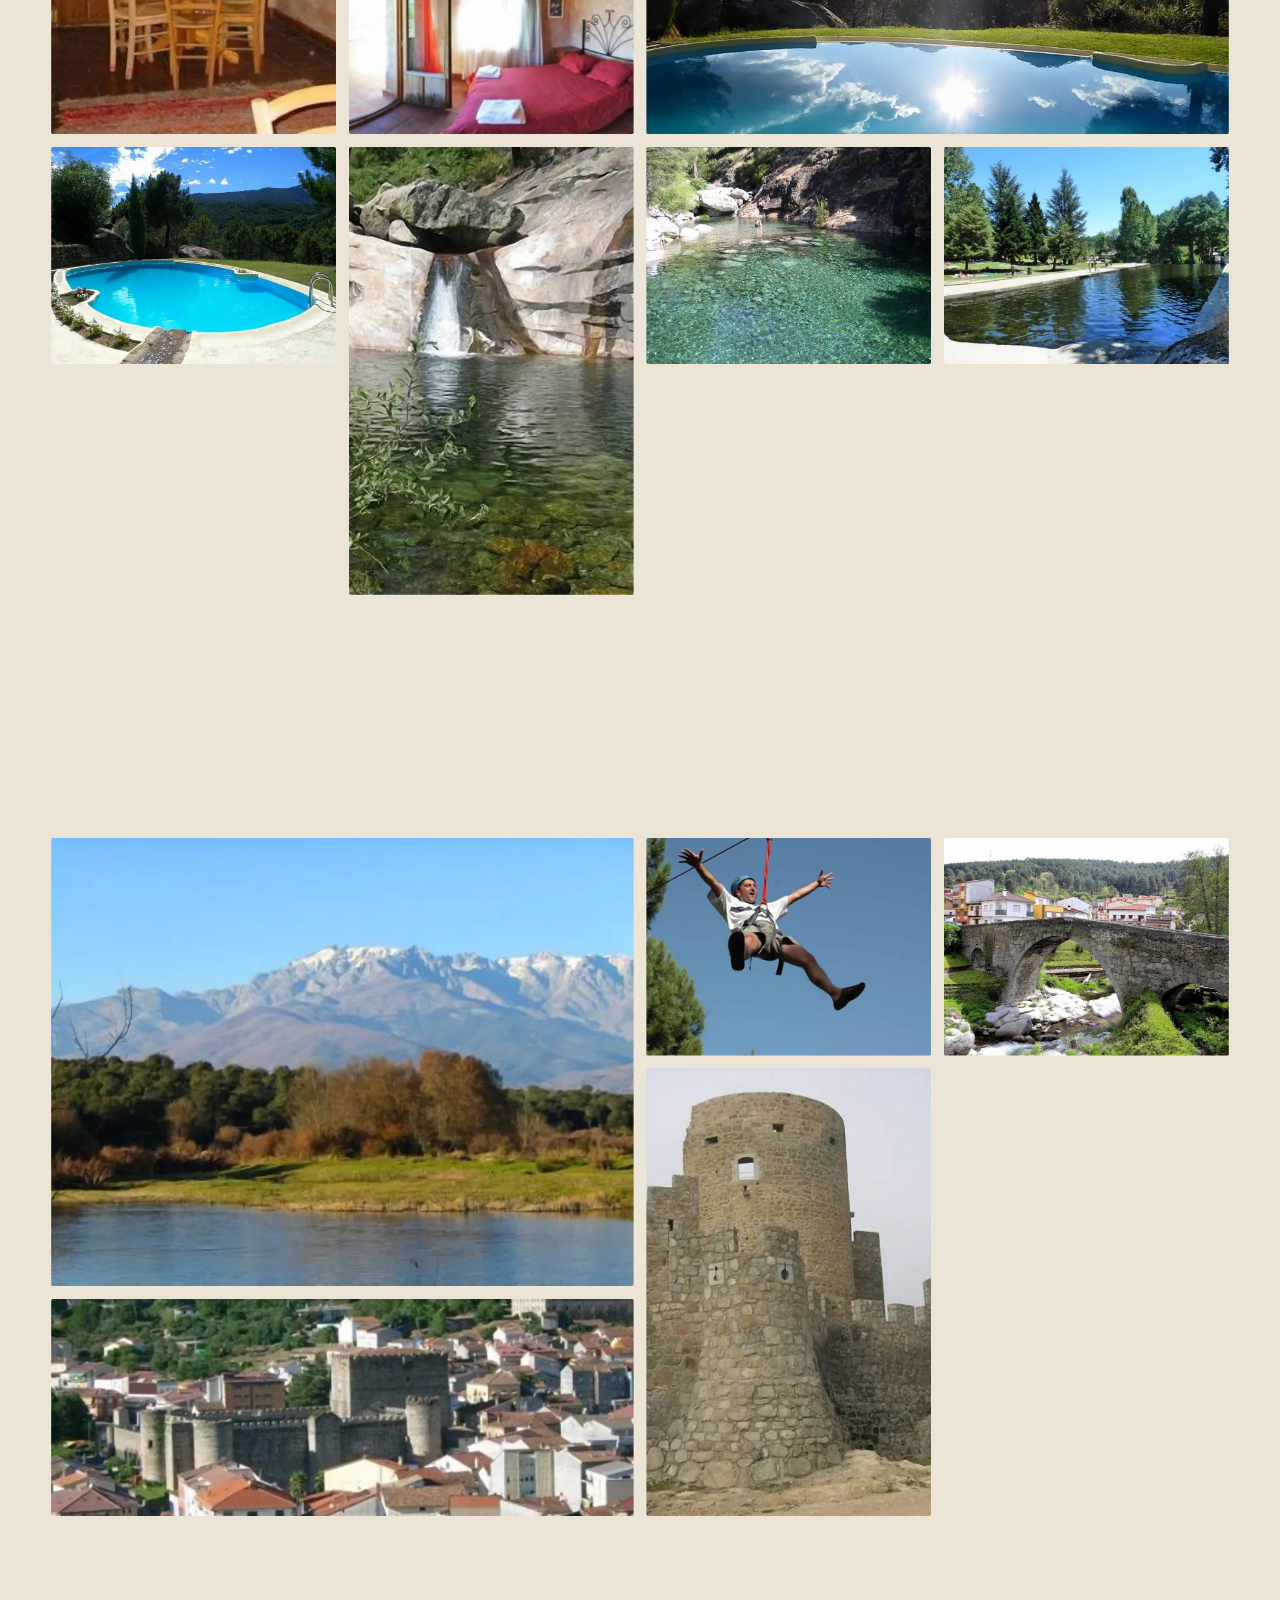
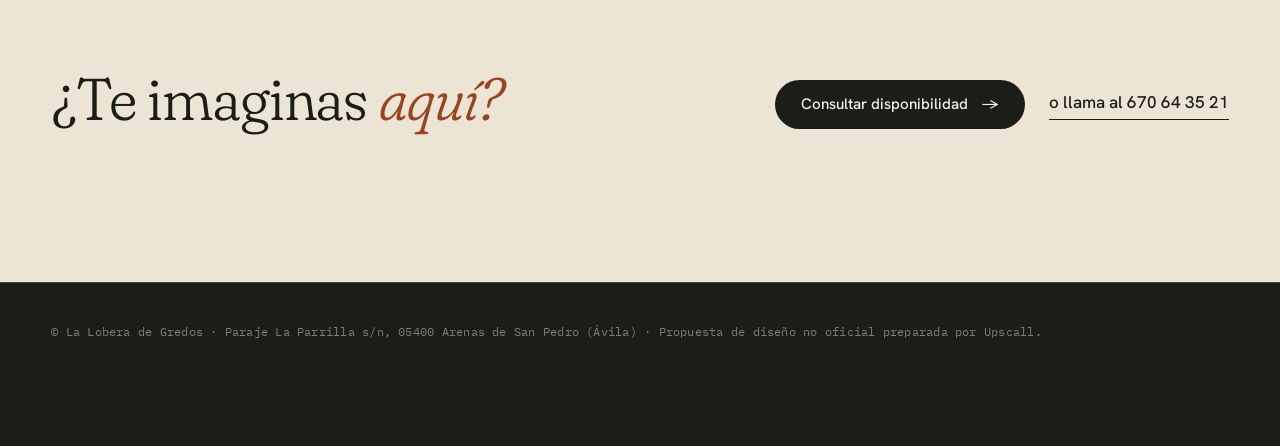
==== commit 6d5856fa: "Rediseño v2 en curso (lobera) Co-Authored-By: Claude Opus 5.5 <noreply@anthropic.com>" ====
--- a/galeria.html
+++ b/galeria.html
@@ -1,227 +1,86 @@
-<!doctype html><html lang="es"><head><meta charset="utf-8"><meta name="viewport" content="width=device-width, initial-scale=1"><title>Galería · La Lobera de Gredos</title>
-<meta name="description" content="Seis casas de piedra y madera de castaño en plena sierra, con piscina, caballos y el Almanzor como paisaje."><meta name="robots" content="noindex, nofollow">
-<link rel="preconnect" href="https://fonts.googleapis.com"><link rel="preconnect" href="https://fonts.gstatic.com" crossorigin><link href="https://fonts.googleapis.com/css2?family=Cormorant+Garamond:ital,wght@0,400;0,500;1,400&family=Manrope:wght@300;400;500;600&display=swap" rel="stylesheet">
-<style>*{box-sizing:border-box;margin:0;padding:0}html{scroll-behavior:smooth}
-body{font-family:var(--sans);background:var(--bg);color:var(--ink);-webkit-font-smoothing:antialiased;overflow-x:hidden}
-img{display:block;max-width:100%}a{color:inherit;text-decoration:none}button{font:inherit;border:0;background:none;color:inherit;cursor:pointer}
-:root{--pad:clamp(20px,5vw,72px)}
-.wrap{max-width:1320px;margin:0 auto;padding:0 var(--pad)}
-.k{font-size:11px;letter-spacing:.3em;text-transform:uppercase;font-weight:600;color:var(--acc)}
-.h2{font-family:var(--serif);font-weight:var(--sw,400);font-size:clamp(40px,5.4vw,82px);line-height:1.02;letter-spacing:-.01em;margin-top:16px}
-.h2 em{font-style:italic;color:var(--acc)}
-.lead{font-size:clamp(15px,1.12vw,18px);line-height:1.75;color:var(--mut);font-weight:300;max-width:56ch;margin-top:22px}
-.btn{display:inline-flex;align-items:center;justify-content:center;gap:10px;height:56px;padding:0 30px;border-radius:var(--r-btn,999px);font-size:14px;font-weight:600;letter-spacing:.02em;transition:transform .35s,background .35s,color .35s,box-shadow .35s;white-space:nowrap}
-.btn:hover{transform:translateY(-2px)}
-.b-main{background:var(--acc);color:#fff;box-shadow:0 16px 34px -14px var(--acc)}.b-main:hover{background:var(--ink)}
-.b-ghost{border:1px solid currentColor}.b-ghost:hover{background:var(--ink);color:var(--bg);border-color:var(--ink)}
-.b-glass{border:1px solid rgba(255,255,255,.6);color:#fff;backdrop-filter:blur(8px);background:rgba(255,255,255,.08)}.b-glass:hover{background:#fff;color:#111}
-/* revelado */
-.rv{opacity:0;transform:translateY(36px);transition:opacity 1.1s cubic-bezier(.2,.7,.2,1),transform 1.1s cubic-bezier(.2,.7,.2,1)}
-.rv.in{opacity:1;transform:none}.rv.d1{transition-delay:.1s}.rv.d2{transition-delay:.2s}.rv.d3{transition-delay:.3s}
-@keyframes up{from{opacity:0;transform:translateY(34px)}to{opacity:1;transform:none}}
-.up{animation:up 1.3s cubic-bezier(.2,.7,.2,1) both}.up.d1{animation-delay:.15s}.up.d2{animation-delay:.3s}.up.d3{animation-delay:.45s}
-/* slides portada */
-.h-slide{position:absolute;inset:0;background-size:cover;background-position:center;opacity:0;transform:scale(1.12);transition:opacity 2.2s ease,transform 10s linear}
-.h-slide.on{opacity:1;transform:scale(1)}
-.h-dots{display:flex;gap:8px}.h-dots i{width:30px;height:2px;background:rgba(255,255,255,.35);position:relative;overflow:hidden}
-.h-dots i.on::after{content:'';position:absolute;inset:0;background:#fff;animation:fill 6s linear forwards}
-@keyframes fill{from{transform:translateX(-100%)}to{transform:none}}
-/* estrellas */
-.stars{position:relative;display:inline-block;line-height:1;letter-spacing:3px;color:var(--star-off,#e3ddd2)}
-.stars::before{content:"★★★★★"}.stars::after{content:"★★★★★";position:absolute;left:0;top:0;width:var(--p,100%);overflow:hidden;white-space:nowrap;color:#f2b33d}
-/* GALERÍA EN MOVIMIENTO */
-.belt{overflow:hidden;cursor:grab;touch-action:pan-y;user-select:none;padding:8px 0}
-.belt:active{cursor:grabbing}
-.belt-track{display:flex;gap:var(--gap,16px);width:max-content;will-change:transform}
-.b-item{position:relative;flex:none;height:var(--bh,clamp(240px,34vh,400px));border-radius:var(--r-img,14px);overflow:hidden;display:block}
-.b-item img{height:100%;width:auto;max-width:none;transition:transform 1.2s cubic-bezier(.2,.7,.2,1),filter .5s;pointer-events:none}
-.b-item::after{content:'Ver galería ↗';position:absolute;left:14px;bottom:14px;font-size:11px;letter-spacing:.14em;text-transform:uppercase;font-weight:600;color:#fff;background:rgba(0,0,0,.45);backdrop-filter:blur(6px);padding:8px 12px;border-radius:999px;opacity:0;transform:translateY(6px);transition:.4s}
-.b-item:hover img{transform:scale(1.06)}.b-item:hover::after{opacity:1;transform:none}
-.belt-cta{display:flex;justify-content:center;margin-top:34px}
-/* RESEÑAS (estructura común; cada tema cambia colores) */
-.revs{padding:clamp(100px,12vw,170px) 0;background:var(--rv-bg,var(--bg));color:var(--rv-ink,var(--ink));position:relative;overflow:hidden}
-.revs-top{display:grid;grid-template-columns:.9fr 1.1fr;gap:clamp(30px,6vw,90px);align-items:center}
-.summary{display:flex;align-items:center;gap:26px;margin-top:34px}
-.summary .big{font-family:var(--serif);font-size:clamp(80px,9vw,128px);line-height:.8;font-weight:var(--sw,400);color:var(--rv-acc,var(--acc))}
-.summary .stars{font-size:22px}
-.summary p{font-size:13px;color:var(--rv-mut,var(--mut));margin-top:8px;line-height:1.5}
-.gbadge{display:inline-flex;align-items:center;gap:8px;margin-top:12px;font-size:12px;font-weight:600;padding:7px 12px;border-radius:999px;background:#fff;color:#333;box-shadow:0 6px 20px -10px rgba(0,0,0,.3)}
-.gbadge svg{width:16px;height:16px}
-.feat{display:grid}
-.feat-q{grid-area:1/1;opacity:0;transform:translateY(16px);transition:opacity .9s,transform .9s;pointer-events:none}
-.feat-q.on{opacity:1;transform:none;pointer-events:auto}
-.feat-q blockquote{font-family:var(--serif);font-size:clamp(24px,2.5vw,38px);line-height:1.3;font-weight:var(--sw,400)}
-.feat-q blockquote::before{content:'“';display:block;font-size:2.6em;line-height:.6;color:var(--rv-acc,var(--acc));margin-bottom:6px}
-.feat-q footer{display:flex;align-items:center;gap:12px;margin-top:26px;font-size:14px}
-.feat-q footer small{display:block;color:var(--rv-mut,var(--mut));font-size:12px;margin-top:2px}
-.feat-dots{display:flex;gap:8px;margin-top:22px}
-.feat-dots button{width:26px;height:4px;border-radius:9px;background:var(--rv-line,rgba(0,0,0,.15));transition:.3s}
-.feat-dots button.on{background:var(--rv-acc,var(--acc));width:44px}
-.av{width:44px;height:44px;border-radius:50%;display:grid;place-items:center;color:#fff;font-weight:600;font-size:16px;background:hsl(var(--h) 40% 46%);flex:none}
-.rev-grid{columns:3 320px;column-gap:20px;margin-top:clamp(60px,7vw,90px)}
-.rcard{break-inside:avoid;margin-bottom:20px;background:var(--rv-card,#fff);border-radius:var(--r-card,20px);padding:26px 26px 24px;box-shadow:0 24px 50px -36px rgba(0,0,0,.45);border:1px solid var(--rv-line,rgba(0,0,0,.05));transition:transform .5s,box-shadow .5s}
-.rcard:hover{transform:translateY(-4px);box-shadow:0 34px 60px -34px rgba(0,0,0,.5)}
-.rcard .top{display:flex;align-items:center;gap:12px}
-.rcard .top b{font-size:14px;display:block}.rcard .top small{font-size:12px;color:var(--rv-mut,var(--mut))}
-.rcard .top svg{margin-left:auto;width:18px;height:18px;flex:none}
-.rcard .stars{font-size:15px;margin-top:16px}
-.rcard p{margin-top:10px;font-size:15px;line-height:1.65;color:var(--rv-ink,var(--ink));opacity:.88}
-.rcard.more{display:none}.rev-grid.all .rcard.more{display:block}
-.rev-more{display:flex;justify-content:center;margin-top:20px}
-@media(max-width:900px){.revs-top{grid-template-columns:1fr}}
-/* mapa y faq */
-.map{border-radius:var(--r-img,22px);overflow:hidden;min-height:420px;box-shadow:0 40px 80px -50px rgba(0,0,0,.5)}
-.map iframe{width:100%;height:100%;min-height:420px;border:0}
-details{border-bottom:1px solid var(--line,rgba(0,0,0,.12))}
-summary{list-style:none;cursor:pointer;display:flex;justify-content:space-between;gap:20px;padding:24px 0;font-family:var(--serif);font-size:24px;font-weight:var(--sw,400)}
-summary::-webkit-details-marker{display:none}
-summary i{font-style:normal;font-family:var(--sans);font-size:22px;color:var(--acc);transition:transform .3s}
-details[open] summary i{transform:rotate(45deg)}
-details p{padding:0 0 24px;color:var(--mut);line-height:1.7;font-size:15px;max-width:62ch}
-/* flotantes */
-.wa{position:fixed;right:18px;bottom:64px;z-index:55;width:58px;height:58px;border-radius:50%;background:#25d366;display:grid;place-items:center;box-shadow:0 12px 30px -8px rgba(0,0,0,.4);transition:transform .3s}.wa:hover{transform:scale(1.08)}
-.demo{position:fixed;left:50%;bottom:14px;transform:translateX(-50%);z-index:60;background:rgba(20,20,20,.86);color:#fff;font-size:11px;letter-spacing:.05em;padding:8px 16px;border-radius:999px;backdrop-filter:blur(8px);white-space:nowrap;max-width:94vw;overflow:hidden;text-overflow:ellipsis}
-.vid{position:relative;display:block;width:100%;aspect-ratio:16/9;border-radius:var(--r-img,22px);overflow:hidden;background:#000;box-shadow:0 50px 100px -50px rgba(0,0,0,.6)}
-.vid img{width:100%;height:100%;object-fit:cover;opacity:.85;transition:transform 1.2s,opacity .5s}.vid:hover img{transform:scale(1.04);opacity:1}
-.vid .play{position:absolute;left:50%;top:50%;width:92px;height:92px;margin:-46px;border-radius:50%;background:rgba(255,255,255,.94);color:var(--acc);display:grid;place-items:center;font-size:26px;padding-left:6px;box-shadow:0 0 0 14px rgba(255,255,255,.2);transition:transform .4s}
-.vid:hover .play{transform:scale(1.08)}.vid iframe{position:absolute;inset:0;width:100%;height:100%;border:0}
-@media(prefers-reduced-motion:reduce){*{animation:none!important;transition:none!important}.rv{opacity:1;transform:none}}
+<!doctype html>
+<html lang="es">
+<head>
+<meta charset="utf-8">
+<meta name="viewport" content="width=device-width, initial-scale=1, viewport-fit=cover">
+<meta name="robots" content="noindex, nofollow">
+<title>Galería · La Lobera de Gredos</title>
+<meta name="description" content="Fotos reales de La Lobera de Gredos: casas de piedra y castaño, piscina natural, interiores y la Sierra de Gredos.">
+<meta name="theme-color" content="#1A1E16">
+<link rel="icon" href="data:image/svg+xml,%3Csvg xmlns='http://www.w3.org/2000/svg' viewBox='0 0 32 32'%3E%3Crect width='32' height='32' rx='7' fill='%231A1E16'/%3E%3Cpath d='M4 24 11 13l4 5 5-9 8 15z' fill='%23ECE5D6'/%3E%3C/svg%3E">
+<link rel="preconnect" href="https://fonts.googleapis.com">
+<link rel="preconnect" href="https://fonts.gstatic.com" crossorigin>
+<link href="https://fonts.googleapis.com/css2?family=Fraunces:ital,opsz,wght,SOFT@0,9..144,300..600,0..100;1,9..144,300..600,0..100&family=Hanken+Grotesk:wght@400;500;600&family=IBM+Plex+Mono:wght@400;500&display=swap" rel="stylesheet">
+<link rel="stylesheet" href="css/style.css">
+<link rel="stylesheet" href="css/galeria.css">
+<script>document.documentElement.classList.add('js')</script>
+</head>
+<body class="g-page">
 
-/* ===== PÁGINA DE GALERÍA ===== */
-.gp-head{position:sticky;top:0;z-index:20;display:flex;align-items:center;justify-content:space-between;gap:16px;padding:16px var(--pad);background:color-mix(in srgb,var(--bg) 88%,transparent);backdrop-filter:blur(12px);border-bottom:1px solid var(--line,rgba(0,0,0,.08))}
-.gp-head .back{font-size:13px;font-weight:600;display:inline-flex;gap:8px;align-items:center}
-.gp-hero{padding:clamp(60px,9vw,120px) var(--pad) clamp(40px,5vw,60px);max-width:1320px;margin:0 auto}
-.gp-hero .h2{font-size:clamp(54px,8vw,130px)}
-.gp-grid{columns:3 340px;column-gap:14px;padding:0 var(--pad) 120px;max-width:1600px;margin:0 auto}
-.gp-grid a{display:block;margin-bottom:14px;border-radius:var(--r-img,14px);overflow:hidden;break-inside:avoid;position:relative}
-.gp-grid img{width:100%;height:auto;transition:transform 1.2s cubic-bezier(.2,.7,.2,1),filter .5s}
-.gp-grid a:hover img{transform:scale(1.04)}
-.gp-grid a::after{content:'';position:absolute;inset:0;background:linear-gradient(transparent 60%,rgba(0,0,0,.35));opacity:0;transition:.4s}.gp-grid a:hover::after{opacity:1}
-#lb{position:fixed;inset:0;z-index:100;background:rgba(12,11,10,.96);opacity:0;visibility:hidden;transition:.4s}
-#lb.on{opacity:1;visibility:visible}
-.lb-stage{position:absolute;inset:0;display:grid;place-items:center;padding:60px 80px}
-#lb img{max-width:100%;max-height:100%;border-radius:6px;box-shadow:0 30px 80px rgba(0,0,0,.6)}
-#lb button{position:absolute;z-index:2;color:#fff;font-size:24px;width:56px;height:56px;border-radius:50%;border:1px solid rgba(255,255,255,.28);background:rgba(0,0,0,.3)}
-.lb-x{top:16px;right:16px;font-size:30px!important}.lb-p{left:16px;top:50%;margin-top:-28px}.lb-n{right:16px;top:50%;margin-top:-28px}
-.lb-cap{position:absolute;left:0;right:0;bottom:18px;text-align:center;color:#bbb;font-size:12px;letter-spacing:.2em}
-@media(max-width:700px){.lb-stage{padding:60px 10px}.lb-p,.lb-n{top:auto!important;bottom:12px;margin:0!important}}
-/* LA LOBERA — "Sierra": verde bosque, óxido y crema. Cormorant + Manrope. Portada a sangre. */
-:root{--bg:#f4efe6;--ink:#1f2620;--mut:#646a5f;--acc:#b5652e;--serif:'Cormorant Garamond',Georgia,serif;--sans:'Manrope',system-ui,sans-serif;--line:rgba(31,38,32,.12);--r-img:18px;
- --rv-bg:#1f2a22;--rv-ink:#efe8db;--rv-mut:rgba(239,232,219,.62);--rv-acc:#e3a66b;--rv-card:#27342b;--rv-line:rgba(255,255,255,.07);--star-off:rgba(255,255,255,.18)}
-.nav{position:fixed;top:0;left:0;right:0;z-index:50;display:flex;align-items:center;justify-content:space-between;gap:20px;padding:20px var(--pad);color:#fff;transition:.4s}
-.nav.sc{background:rgba(244,239,230,.92);backdrop-filter:blur(14px);color:var(--ink);padding:12px var(--pad);box-shadow:0 1px 0 var(--line)}
-.logo{font-family:var(--serif);font-size:27px;font-weight:500}.nav nav{display:flex;gap:30px;font-size:13px;font-weight:500}.nav-cta{height:44px!important;padding:0 22px!important}
-@media(max-width:860px){.nav nav{display:none}}
-.hero{position:relative;height:100svh;min-height:640px;overflow:hidden;color:#fff;background:#1a1f1b}
-.shade{position:absolute;inset:0;background:linear-gradient(180deg,rgba(0,0,0,.35),rgba(0,0,0,0) 30%,rgba(0,0,0,.25) 55%,rgba(0,0,0,.78))}
-.h-copy{position:absolute;z-index:2;left:var(--pad);right:var(--pad);bottom:clamp(90px,13vh,140px);max-width:960px}
-.h-copy .k{color:#fff;opacity:.85}
-.hero h1{font-family:var(--serif);font-weight:400;font-size:clamp(56px,9.5vw,150px);line-height:.88;letter-spacing:-.015em;margin-top:18px}
-.hero h1 em{font-style:italic;color:#f0c08e}
-.sub{font-size:clamp(15px,1.3vw,19px);font-weight:300;opacity:.92;max-width:50ch;margin-top:24px;line-height:1.6}
-.ctas{display:flex;flex-wrap:wrap;gap:12px;margin-top:32px}
-.chip-rate{position:absolute;z-index:2;right:var(--pad);bottom:clamp(90px,13vh,140px);display:flex;flex-direction:column;align-items:flex-end;gap:8px;text-align:right}
-.chip-rate b{font-family:var(--serif);font-size:84px;line-height:.75;font-weight:500}.chip-rate .stars{font-size:18px;--star-off:rgba(255,255,255,.3)}.chip-rate small{font-size:12px;opacity:.85}
-.h-foot{position:absolute;z-index:2;left:var(--pad);right:var(--pad);bottom:32px;display:flex;justify-content:space-between;align-items:center;font-size:11px;letter-spacing:.24em;text-transform:uppercase;opacity:.8}
-@media(max-width:860px){.chip-rate{display:none}}
-.intro{padding:clamp(110px,14vw,190px) 0}
-.intro-g{display:grid;grid-template-columns:1.05fr 1fr;gap:clamp(40px,7vw,110px);align-items:center}
-.intro-img{border-radius:26px 26px 26px 220px;overflow:hidden;box-shadow:0 50px 90px -50px rgba(0,0,0,.55)}
-.intro-img img{width:100%;height:auto;aspect-ratio:4/5;object-fit:cover;transition:transform 1.8s cubic-bezier(.2,.7,.2,1)}.intro-img:hover img{transform:scale(1.05)}
-.datos{display:grid;grid-template-columns:1fr 1fr;gap:28px;margin-top:46px;padding-top:34px;border-top:1px solid var(--line)}
-.dato b{font-family:var(--serif);font-size:48px;font-weight:500;color:var(--acc);display:block;line-height:1}.dato span{font-size:13px;color:var(--mut);display:block;margin-top:6px}
-@media(max-width:900px){.intro-g{grid-template-columns:1fr}}
-.exps{padding:0 0 clamp(110px,13vw,170px)}
-.exp-g{display:grid;grid-template-columns:repeat(4,1fr);gap:22px;margin-top:60px}
-.exp:nth-child(even){margin-top:60px}
-.exp-img{border-radius:999px 999px 18px 18px;overflow:hidden;aspect-ratio:3/4}
-.exp-img img{width:100%;height:100%;object-fit:cover;transition:transform 1.6s cubic-bezier(.2,.7,.2,1)}.exp:hover .exp-img img{transform:scale(1.08)}
-.exp h3{font-family:var(--serif);font-size:30px;font-weight:500;margin-top:20px}.exp p{font-size:14px;color:var(--mut);line-height:1.6;margin-top:6px}
-@media(max-width:900px){.exp-g{grid-template-columns:1fr 1fr}.exp:nth-child(even){margin-top:30px}}
-.gal{padding:clamp(100px,12vw,160px) 0;background:#e9e1d3}
-.gal-h{display:flex;justify-content:space-between;align-items:flex-end;gap:30px;flex-wrap:wrap;margin-bottom:56px}
-.gal .lead{max-width:40ch}
-.video{padding:clamp(100px,12vw,160px) 0 0;text-align:center}.video .vid{max-width:1100px;margin:50px auto 0}
-.revs::before{content:'';position:absolute;right:-10%;top:-20%;width:60vw;height:60vw;border-radius:50%;background:radial-gradient(circle,rgba(227,166,107,.12),transparent 60%)}
-.ubi{padding:clamp(110px,13vw,170px) 0}
-.ubi-g{display:grid;grid-template-columns:1fr 1.2fr;gap:clamp(30px,6vw,90px);align-items:stretch}
-.near{list-style:none;margin-top:34px;border-top:1px solid var(--line)}.near li{display:flex;justify-content:space-between;gap:16px;padding:16px 0;border-bottom:1px solid var(--line);font-size:15px}.near span{color:var(--mut)}
-@media(max-width:900px){.ubi-g{grid-template-columns:1fr}}
-.faq{padding:0 0 clamp(110px,13vw,170px)}.faq-g{display:grid;grid-template-columns:.8fr 1.2fr;gap:60px}@media(max-width:900px){.faq-g{grid-template-columns:1fr;gap:20px}}
-.final{position:relative;min-height:88vh;display:grid;place-items:center;text-align:center;color:#fff;background-size:cover;background-position:center;background-attachment:fixed}
-.final::before{content:'';position:absolute;inset:0;background:rgba(15,20,16,.5)}.final>div{position:relative;padding:100px var(--pad)}
-.final .h2{font-size:clamp(48px,7.5vw,120px)}.final em{color:#f0c08e}.final .ctas{justify-content:center}
-@media(hover:none){.final{background-attachment:scroll}}
-.foot{padding:50px 0 90px}.foot-g{display:flex;justify-content:space-between;gap:20px;flex-wrap:wrap;font-size:13px;color:var(--mut)}
-.gp{background:var(--bg)}
-</style></head><body class="t-sierra gp"><header class="gp-head"><a class="back" href="index.html">← La Lobera de Gredos</a><a class="btn b-main" style="height:44px;padding:0 22px" href="https://wa.me/34670643521?text=Hola%2C%20os%20escribo%20desde%20vuestra%20web.%20Me%20gustar%C3%ADa%20consultar%20disponibilidad%20en%20La%20Lobera%20de%20Gredos." target="_blank" rel="noopener">Reservar</a></header>
-<section class="gp-hero"><p class="k up">Galería · 27 fotos</p><h1 class="h2 up d1">La Lobera, <em>en imágenes.</em></h1><p class="lead up d2">Arenas de San Pedro · Sierra de Gredos. Pulsa una foto para verla a pantalla completa; usa las flechas o desliza para pasar.</p></section>
-<div class="gp-grid"><a href="img/cand-h000.webp" data-full="img/cand-h000.webp" class="rv"><img src="img/cand-h000-t.webp" alt="La Lobera de Gredos · foto 1" loading="lazy" width="900" height="711"></a><a href="img/cand-h011.webp" data-full="img/cand-h011.webp" class="rv"><img src="img/cand-h011-t.webp" alt="La Lobera de Gredos · foto 2" loading="lazy" width="900" height="675"></a><a href="img/cand-h012.webp" data-full="img/cand-h012.webp" class="rv"><img src="img/cand-h012-t.webp" alt="La Lobera de Gredos · foto 3" loading="lazy" width="900" height="682"></a><a href="img/cand-h001.webp" data-full="img/cand-h001.webp" class="rv"><img src="img/cand-h001-t.webp" alt="La Lobera de Gredos · foto 4" loading="lazy" width="900" height="675"></a><a href="img/cand-h002.webp" data-full="img/cand-h002.webp" class="rv"><img src="img/cand-h002-t.webp" alt="La Lobera de Gredos · foto 5" loading="lazy" width="900" height="506"></a><a href="img/cand-h003.webp" data-full="img/cand-h003.webp" class="rv"><img src="img/cand-h003-t.webp" alt="La Lobera de Gredos · foto 6" loading="lazy" width="900" height="599"></a><a href="img/cand-h004.webp" data-full="img/cand-h004.webp" class="rv"><img src="img/cand-h004-t.webp" alt="La Lobera de Gredos · foto 7" loading="lazy" width="900" height="599"></a><a href="img/cand-h005.webp" data-full="img/cand-h005.webp" class="rv"><img src="img/cand-h005-t.webp" alt="La Lobera de Gredos · foto 8" loading="lazy" width="900" height="638"></a><a href="img/cand-h006.webp" data-full="img/cand-h006.webp" class="rv"><img src="img/cand-h006-t.webp" alt="La Lobera de Gredos · foto 9" loading="lazy" width="900" height="638"></a><a href="img/cand-h007.webp" data-full="img/cand-h007.webp" class="rv"><img src="img/cand-h007-t.webp" alt="La Lobera de Gredos · foto 10" loading="lazy" width="900" height="585"></a><a href="img/cand-h008.webp" data-full="img/cand-h008.webp" class="rv"><img src="img/cand-h008-t.webp" alt="La Lobera de Gredos · foto 11" loading="lazy" width="900" height="596"></a><a href="img/cand-h009.webp" data-full="img/cand-h009.webp" class="rv"><img src="img/cand-h009-t.webp" alt="La Lobera de Gredos · foto 12" loading="lazy" width="900" height="631"></a><a href="img/cand-h010.webp" data-full="img/cand-h010.webp" class="rv"><img src="img/cand-h010-t.webp" alt="La Lobera de Gredos · foto 13" loading="lazy" width="900" height="659"></a><a href="img/cand-h016.webp" data-full="img/cand-h016.webp" class="rv"><img src="img/cand-h016-t.webp" alt="La Lobera de Gredos · foto 14" loading="lazy" width="900" height="674"></a><a href="img/cand-h013.webp" data-full="img/cand-h013.webp" class="rv"><img src="img/cand-h013-t.webp" alt="La Lobera de Gredos · foto 15" loading="lazy" width="900" height="599"></a><a href="img/cand-h019.webp" data-full="img/cand-h019.webp" class="rv"><img src="img/cand-h019-t.webp" alt="La Lobera de Gredos · foto 16" loading="lazy" width="900" height="662"></a><a href="img/cand-h014.webp" data-full="img/cand-h014.webp" class="rv"><img src="img/cand-h014-t.webp" alt="La Lobera de Gredos · foto 17" loading="lazy" width="900" height="675"></a><a href="img/cand-h018.webp" data-full="img/cand-h018.webp" class="rv"><img src="img/cand-h018-t.webp" alt="La Lobera de Gredos · foto 18" loading="lazy" width="900" height="679"></a><a href="img/media-23-caballos2.webp" data-full="img/media-23-caballos2.webp" class="rv"><img src="img/media-23-caballos2-t.webp" alt="La Lobera de Gredos · foto 19" loading="lazy" width="900" height="675"></a><a href="img/media-24-tirolina.webp" data-full="img/media-24-tirolina.webp" class="rv"><img src="img/media-24-tirolina-t.webp" alt="La Lobera de Gredos · foto 20" loading="lazy" width="900" height="599"></a><a href="img/media-41-charcar.webp" data-full="img/media-41-charcar.webp" class="rv"><img src="img/media-41-charcar-t.webp" alt="La Lobera de Gredos · foto 21" loading="lazy" width="900" height="680"></a><a href="img/media-01-gredos-nevado-web.webp" data-full="img/media-01-gredos-nevado-web.webp" class="rv"><img src="img/media-01-gredos-nevado-web-t.webp" alt="La Lobera de Gredos · foto 22" loading="lazy" width="900" height="675"></a><a href="img/media-40-almanzor.webp" data-full="img/media-40-almanzor.webp" class="rv"><img src="img/media-40-almanzor-t.webp" alt="La Lobera de Gredos · foto 23" loading="lazy" width="900" height="675"></a><a href="img/media-29-atardecerloberar.webp" data-full="img/media-29-atardecerloberar.webp" class="rv"><img src="img/media-29-atardecerloberar-t.webp" alt="La Lobera de Gredos · foto 24" loading="lazy" width="900" height="679"></a><a href="img/media-03-madro-o-web.webp" data-full="img/media-03-madro-o-web.webp" class="rv"><img src="img/media-03-madro-o-web-t.webp" alt="La Lobera de Gredos · foto 25" loading="lazy" width="900" height="674"></a><a href="img/media-34-cerezo.webp" data-full="img/media-34-cerezo.webp" class="rv"><img src="img/media-34-cerezo-t.webp" alt="La Lobera de Gredos · foto 26" loading="lazy" width="900" height="675"></a><a href="img/media-35-casitarobleweb.webp" data-full="img/media-35-casitarobleweb.webp" class="rv"><img src="img/media-35-casitarobleweb-t.webp" alt="La Lobera de Gredos · foto 27" loading="lazy" width="900" height="675"></a></div>
-<div id="lb"><div class="lb-stage"><img alt=""></div><button class="lb-x" aria-label="Cerrar">×</button><button class="lb-p" aria-label="Anterior">←</button><button class="lb-n" aria-label="Siguiente">→</button><p class="lb-cap"></p></div>
-<footer class="foot"><div class="wrap foot-g"><span class="logo">La Lobera de Gredos</span><span>Paraje La Parrilla s/n · 05400 Arenas de San Pedro (Ávila) · <a href="tel:+34670643521">670 64 35 21</a></span></div></footer>
-<a class="wa" href="https://wa.me/34670643521?text=Hola%2C%20os%20escribo%20desde%20vuestra%20web.%20Me%20gustar%C3%ADa%20consultar%20disponibilidad%20en%20La%20Lobera%20de%20Gredos." target="_blank" rel="noopener" aria-label="WhatsApp"><svg width="28" height="28" viewBox="0 0 24 24" fill="#fff"><path d="M12 2a10 10 0 0 0-8.6 15.1L2 22l5-1.3A10 10 0 1 0 12 2Zm5.3 14.1c-.2.6-1.3 1.2-1.8 1.2-.5.1-1 .1-3.3-.8-2.8-1.1-4.6-4-4.7-4.2-.1-.2-1.1-1.5-1.1-2.9s.7-2 1-2.3c.2-.3.5-.3.7-.3h.5c.2 0 .4 0 .6.5l.8 2c.1.2.1.4 0 .5l-.3.5-.4.4c-.1.1-.3.3-.1.6.2.3.8 1.3 1.7 2.1 1.2 1 2.1 1.4 2.4 1.5.3.1.5.1.6-.1l.8-1c.2-.3.4-.2.7-.1l1.9.9c.3.1.5.2.5.3.1.1.1.6-.1 1.2Z"/></svg></a><p class="demo">Demo preparada por Upscall · fotos y reseñas reales de La Lobera de Gredos</p><script>// Comportamientos comunes de las demos (sin librerías).
-const $ = (s, r = document) => r.querySelector(s), $$ = (s, r = document) => [...r.querySelectorAll(s)];
+<header class="nav is-solid g-nav">
+  <a class="nav__brand" href="index.html" aria-label="Volver a La Lobera de Gredos">
+    <svg viewBox="0 0 40 24" aria-hidden="true"><path d="M1 22 12 6l6 8 6-11 15 19z"/></svg>
+    <span>La Lobera <em>de Gredos</em></span>
+  </a>
+  <a class="g-back link-line" href="index.html">← Volver</a>
+  <a class="nav__cta btn btn--small" href="https://wa.me/34670643521?text=Hola%2C%20he%20visto%20las%20fotos%20y%20quer%C3%ADa%20consultar%20disponibilidad%20en%20La%20Lobera%20de%20Gredos." target="_blank" rel="noopener"><span>Reservar</span></a>
+</header>
 
-// Cabecera que cambia al bajar
-const nav = $('.nav'); if (nav) addEventListener('scroll', () => nav.classList.toggle('sc', scrollY > 60), { passive: true });
+<main class="g-main">
+  <section class="wrap g-head">
+    <p class="kicker"><span>27</span> Fotos reales</p>
+    <h1 class="h-xl g-title"><span class="ln"><span>La Lobera,</span></span><span class="ln"><span><em>foto a foto.</em></span></span></h1>
+    <p class="g-sub">Las casas, la piscina natural, las habitaciones y la sierra que las rodea. Pulsa cualquier foto para verla a pantalla completa.</p>
+    <div class="g-filters" role="tablist" aria-label="Filtrar fotos" data-filters>
+      <button type="button" class="is-on" data-f="all">Todo <sup>27</sup></button>
+      <button type="button" data-f="casas">Casas</button>
+      <button type="button" data-f="dentro">Dentro</button>
+      <button type="button" data-f="agua">Agua</button>
+      <button type="button" data-f="sierra">Sierra</button>
+      <button type="button" data-f="pueblo">Arenas</button>
+    </div>
+  </section>
 
-// Revelado al entrar en pantalla
-const io = new IntersectionObserver((es) => es.forEach((e) => { if (e.isIntersecting) { e.target.classList.add('in'); io.unobserve(e.target); } }), { rootMargin: '0px 0px -8% 0px' });
-$$('.rv').forEach((el) => io.observe(el));
+  <section class="wrap">
+    <div class="g-grid" data-grid></div>
+  </section>
 
-// Portada: fundido con zoom lento
-const sl = $$('.h-slide'); let hi = 0;
-if (sl.length > 1) setInterval(() => { sl[hi].classList.remove('on'); hi = (hi + 1) % sl.length; sl[hi].classList.add('on'); $$('.h-dots i').forEach((d, i) => d.classList.toggle('on', i === hi)); }, 6000);
+  <section class="wrap g-end">
+    <h2 class="h-lg">¿Te imaginas <em>aquí?</em></h2>
+    <div class="g-end__ctas">
+      <a class="btn" href="https://wa.me/34670643521?text=Hola%2C%20he%20visto%20las%20fotos%20y%20quer%C3%ADa%20consultar%20disponibilidad%20en%20La%20Lobera%20de%20Gredos." target="_blank" rel="noopener"><span>Consultar disponibilidad</span><i aria-hidden="true">→</i></a>
+      <a class="link-line" href="tel:+34670643521">o llama al 670 64 35 21</a>
+    </div>
+  </section>
+</main>
 
-// Galería en movimiento: se desplaza sola, se para al pasar el ratón, se puede arrastrar
-$$('.belt').forEach((belt) => {
-  const track = $('.belt-track', belt); if (!track) return;
-  track.innerHTML += track.innerHTML; // duplicado para bucle infinito
-  const speed = (+belt.dataset.speed || .45) * (belt.dataset.dir === 'r' ? -1 : 1);
-  let x = 0, hover = false, drag = null, half = 0, vis = true;
-  const measure = () => (half = track.scrollWidth / 2);
-  addEventListener('load', measure); addEventListener('resize', measure); measure();
-  new IntersectionObserver(([e]) => (vis = e.isIntersecting)).observe(belt);
-  belt.addEventListener('mouseenter', () => (hover = true)); belt.addEventListener('mouseleave', () => (hover = false));
-  belt.addEventListener('pointerdown', (e) => { drag = { x: e.clientX, s: x, m: 0 }; belt.setPointerCapture(e.pointerId); });
-  belt.addEventListener('pointermove', (e) => { if (!drag) return; drag.m = Math.abs(e.clientX - drag.x); x = drag.s - (e.clientX - drag.x); });
-  belt.addEventListener('pointerup', (e) => {
-    const click = drag && drag.m < 6; drag = null;
-    if (click) { const a = document.elementsFromPoint(e.clientX, e.clientY).find((n) => n.matches?.('a.b-item')); if (a) location.href = a.href; }
-  });
-  belt.addEventListener('click', (e) => e.preventDefault());
-  const tick = () => {
-    if (vis && !drag) x += hover ? 0 : speed;
-    if (half) { if (x >= half) x -= half; if (x < 0) x += half; }
-    track.style.transform = `translate3d(${-x}px,0,0)`; requestAnimationFrame(tick);
-  };
-  requestAnimationFrame(tick);
-});
+<footer class="foot g-foot">
+  <div class="wrap">
+    <p class="foot__legal mono">© La Lobera de Gredos · Paraje La Parrilla s/n, 05400 Arenas de San Pedro (Ávila) · Propuesta de diseño no oficial preparada por Upscall.</p>
+  </div>
+</footer>
 
-// Reseña destacada: rota sola
-const feat = $$('.feat-q'); let fi = 0;
-const featGo = (i) => { feat.forEach((f, j) => f.classList.toggle('on', j === i)); $$('.feat-dots button').forEach((d, j) => d.classList.toggle('on', j === i)); fi = i; };
-if (feat.length) {
-  $('.feat-dots').innerHTML = feat.map((_, i) => `<button aria-label="Reseña ${i + 1}"></button>`).join('');
-  $$('.feat-dots button').forEach((b, i) => b.onclick = () => featGo(i)); featGo(0);
-  setInterval(() => featGo((fi + 1) % feat.length), 7000);
-}
+<!-- Visor -->
+<div class="lb" data-lb role="dialog" aria-modal="true" aria-label="Visor de fotos" hidden>
+  <div class="lb__stage" data-stage>
+    <img class="lb__img" data-img alt="">
+  </div>
+  <div class="lb__bar">
+    <p class="lb__cap"><span class="mono" data-count>01 / 27</span><span data-cap></span></p>
+    <div class="lb__ctrl">
+      <button type="button" data-prev aria-label="Foto anterior"><svg viewBox="0 0 24 24"><path d="M15 5l-7 7 7 7"/></svg></button>
+      <button type="button" data-next aria-label="Foto siguiente"><svg viewBox="0 0 24 24"><path d="M9 5l7 7-7 7"/></svg></button>
+    </div>
+  </div>
+  <button type="button" class="lb__close" data-close aria-label="Cerrar visor"><svg viewBox="0 0 24 24"><path d="M5 5l14 14M19 5L5 19"/></svg></button>
+  <div class="lb__progress"><i data-prog></i></div>
+</div>
 
-// Vídeo de YouTube: se carga al pulsar
-$$('.vid').forEach((v) => v.addEventListener('click', () => { v.innerHTML = `<iframe src="https://www.youtube-nocookie.com/embed/${v.dataset.yt}?autoplay=1&rel=0" allow="autoplay; encrypted-media; picture-in-picture" allowfullscreen></iframe>`; }, { once: true }));
+<a class="wa" href="https://wa.me/34670643521?text=Hola%2C%20quer%C3%ADa%20consultar%20disponibilidad%20en%20La%20Lobera%20de%20Gredos." target="_blank" rel="noopener" aria-label="Escribir por WhatsApp">
+  <svg viewBox="0 0 32 32" aria-hidden="true"><path d="M16 3a13 13 0 0 0-11.2 19.6L3 29l6.6-1.7A13 13 0 1 0 16 3zm0 23.7a10.7 10.7 0 0 1-5.5-1.5l-.4-.2-3.9 1 1-3.8-.3-.4A10.7 10.7 0 1 1 16 26.7zm5.9-8c-.3-.2-1.9-1-2.2-1s-.5-.2-.7.2-.8 1-1 1.2-.4.2-.7 0a8.8 8.8 0 0 1-4.4-3.8c-.3-.6.3-.5 1-1.7a.6.6 0 0 0 0-.6l-1-2.4c-.3-.6-.5-.5-.7-.5h-.6a1.2 1.2 0 0 0-.9.4 3.6 3.6 0 0 0-1.1 2.7 6.3 6.3 0 0 0 1.3 3.3 14.4 14.4 0 0 0 5.5 4.9c2 .9 2.9 1 3.9.8a3.4 3.4 0 0 0 2.2-1.6 2.8 2.8 0 0 0 .2-1.6c-.1-.1-.3-.2-.6-.3z"/></svg>
+</a>
+<p class="demo-note">Demo preparada por Upscall · fotos y reseñas reales de La Lobera de Gredos</p>
 
-// Visor (página de galería)
-const lb = $('#lb');
-if (lb) {
-  const items = $$('[data-full]'); let li = 0; const im = $('img', lb), cap = $('.lb-cap', lb);
-  const show = (i) => { li = (i + items.length) % items.length; im.src = items[li].dataset.full; cap.textContent = `${li + 1} / ${items.length}`; };
-  items.forEach((a, i) => a.addEventListener('click', (e) => { e.preventDefault(); show(i); lb.classList.add('on'); document.body.style.overflow = 'hidden'; }));
-  const close = () => { lb.classList.remove('on'); document.body.style.overflow = ''; };
-  $('.lb-x', lb).onclick = close; $('.lb-p', lb).onclick = () => show(li - 1); $('.lb-n', lb).onclick = () => show(li + 1);
-  lb.addEventListener('click', (e) => { if (e.target === lb || e.target.classList.contains('lb-stage')) close(); });
-  addEventListener('keydown', (e) => { if (!lb.classList.contains('on')) return; if (e.key === 'Escape') close(); if (e.key === 'ArrowLeft') show(li - 1); if (e.key === 'ArrowRight') show(li + 1); });
-  let tx = null; lb.addEventListener('touchstart', (e) => (tx = e.touches[0].clientX), { passive: true });
-  lb.addEventListener('touchend', (e) => { if (tx === null) return; const d = e.changedTouches[0].clientX - tx; if (Math.abs(d) > 50) show(li + (d < 0 ? 1 : -1)); tx = null; });
-  if (location.hash.startsWith('#f')) { const i = +location.hash.slice(2); if (items[i]) items[i].click(); }
-}
-</script></body></html>+<script src="js/galeria.js" defer></script>
+</body>
+</html>
--- a/css/style.css
+++ b/css/style.css
@@ -0,0 +1,478 @@
+/* ==========================================================================
+   La Lobera de Gredos — "Cuaderno de sierra"
+   Papel de granito · tinta de pinar · acento castaño
+   ========================================================================== */
+:root{
+  --paper:#ECE5D6;
+  --paper-2:#E2DAC8;
+  --ink:#1A1E16;
+  --ink-2:#262B21;
+  --castano:#97441F;
+  --castano-l:#D58A55;
+  --snow:#F6F2EA;
+  --muted:rgba(26,30,22,.68);
+  --muted-l:rgba(246,242,234,.7);
+  --line:rgba(26,30,22,.16);
+  --line-l:rgba(246,242,234,.18);
+
+  --f-display:'Fraunces', 'Times New Roman', serif;
+  --f-body:'Hanken Grotesk', system-ui, sans-serif;
+  --f-mono:'IBM Plex Mono', ui-monospace, monospace;
+
+  --t-hero:clamp(3.4rem, 10.4vw, 11.5rem);
+  --t-xl:clamp(2.6rem, 6.6vw, 6.6rem);
+  --t-lg:clamp(2.2rem, 4.6vw, 4.4rem);
+  --t-man:clamp(1.75rem, 3.7vw, 3.6rem);
+
+  --gut:clamp(1rem, 4vw, 3.5rem);
+  --sec:clamp(5.5rem, 12vw, 11rem);
+  --ease:cubic-bezier(.65,0,.35,1);
+  --ease-out:cubic-bezier(.16,1,.3,1);
+}
+
+*,*::before,*::after{box-sizing:border-box}
+html{-webkit-text-size-adjust:100%;scroll-behavior:auto}
+html,body{overflow-x:clip}
+body{
+  margin:0;background:var(--paper);color:var(--ink);
+  font:400 1.0625rem/1.6 var(--f-body);
+  -webkit-font-smoothing:antialiased;text-rendering:optimizeLegibility;
+}
+/* grano de papel */
+body::after{
+  content:"";position:fixed;inset:0;pointer-events:none;z-index:90;opacity:.07;mix-blend-mode:multiply;
+  background-image:url("data:image/svg+xml,%3Csvg xmlns='http://www.w3.org/2000/svg' width='160' height='160'%3E%3Cfilter id='n'%3E%3CfeTurbulence type='fractalNoise' baseFrequency='.85' numOctaves='3' stitchTiles='stitch'/%3E%3CfeColorMatrix values='0 0 0 0 0 0 0 0 0 0 0 0 0 0 0 0 0 0 .9 0'/%3E%3C/filter%3E%3Crect width='100%25' height='100%25' filter='url(%23n)'/%3E%3C/svg%3E");
+}
+img{display:block;max-width:100%}
+a{color:inherit}
+em{font-style:italic}
+button{font:inherit;color:inherit}
+::selection{background:var(--castano);color:var(--snow)}
+:focus-visible{outline:2px solid var(--castano-l);outline-offset:3px}
+
+.wrap{width:100%;max-width:1440px;margin:0 auto;padding:0 var(--gut)}
+.mono{font-family:var(--f-mono);font-size:.72rem;letter-spacing:.08em;text-transform:uppercase;font-weight:400}
+
+.kicker{display:flex;align-items:center;gap:.9rem;margin:0 0 1.6rem;font:500 .72rem/1 var(--f-mono);letter-spacing:.14em;text-transform:uppercase;color:var(--castano)}
+.kicker span{display:inline-grid;place-items:center;width:2.2rem;height:2.2rem;border:1px solid currentColor;border-radius:50%;font-size:.66rem;letter-spacing:0}
+.kicker--light{color:var(--castano-l)}
+
+h1,h2,h3{font-family:var(--f-display);font-weight:300;font-variation-settings:"SOFT" 100;letter-spacing:-.02em;margin:0}
+h1 em,h2 em,h3 em,.score__n,.peak__t,.foot__word{font-variation-settings:"SOFT" 100}
+.h-xl{font-size:var(--t-xl);line-height:.98}
+.h-lg{font-size:var(--t-lg);line-height:1}
+h2 em{color:var(--castano);font-weight:300}
+
+/* ---------- botones ---------- */
+.btn{
+  --bg:var(--ink);--fg:var(--snow);--fill:var(--castano);
+  position:relative;display:inline-flex;align-items:center;gap:.9rem;
+  padding:1.05rem 1.6rem;border-radius:999px;background:var(--bg);color:var(--fg);
+  font:500 .95rem/1 var(--f-body);text-decoration:none;overflow:hidden;isolation:isolate;
+  transition:transform .5s var(--ease-out), color .4s;
+}
+.btn::before{
+  content:"";position:absolute;inset:0;z-index:-1;background:var(--fill);
+  clip-path:ellipse(0% 0% at 50% 120%);transition:clip-path .6s var(--ease);
+}
+.btn i{font-style:normal;transition:transform .5s var(--ease)}
+.btn:hover::before,.btn:focus-visible::before{clip-path:ellipse(140% 160% at 50% 100%)}
+.btn:hover i{transform:translateX(4px)}
+.btn:active{transform:scale(.97)}
+.btn--light{--bg:var(--snow);--fg:var(--ink);--fill:var(--castano-l)}
+.btn--light:hover{color:var(--ink)}
+.btn--ghost{--bg:transparent;--fg:var(--snow);--fill:var(--snow);box-shadow:inset 0 0 0 1px var(--line-l)}
+.btn--ghost:hover{color:var(--ink)}
+.btn--small{padding:.72rem 1.15rem;font-size:.85rem}
+.btn--big{padding:1.3rem 2rem;font-size:1.02rem}
+
+.link-line{position:relative;display:inline-block;font-weight:500;text-decoration:none;padding-bottom:.25rem}
+.link-line::after{content:"";position:absolute;left:0;right:0;bottom:0;height:1px;background:currentColor;transform-origin:right;transition:transform .6s var(--ease)}
+.link-line:hover::after{transform:scaleX(0)}
+.link-line--light{color:var(--snow)}
+
+/* ---------- reveals: se abren, no aparecen ---------- */
+.js [data-reveal]{clip-path:inset(0 0 100% 0);transform:translateY(24px);transition:clip-path .9s var(--ease),transform .9s var(--ease)}
+.js [data-reveal].in{clip-path:inset(-10% -10% -10% -10%);transform:none}
+.js [data-clip]{clip-path:inset(12% 12% 12% 12% round 2px)}
+.js [data-clip] img{transform:scale(1.25);transition:transform 1.6s var(--ease-out)}
+.js [data-clip]{transition:clip-path 1.3s var(--ease)}
+.js [data-clip].in{clip-path:inset(0 0 0 0)}
+.js [data-clip].in img{transform:scale(1)}
+.ln{display:block;overflow:hidden;padding-bottom:.08em;margin-bottom:-.08em}
+.ln>span{display:block}
+.js [data-lines] .ln>span{transform:translateY(105%);transition:transform 1.1s var(--ease-out)}
+.js [data-lines].in .ln>span{transform:none}
+
+/* ---------- loader ---------- */
+.loader{position:fixed;inset:0;z-index:200;background:var(--ink);color:var(--snow);display:none;place-content:center;justify-items:center;gap:1.2rem;clip-path:inset(0 0 0 0);transition:clip-path 1s var(--ease)}
+.js .loader{display:grid}
+.loader.out{clip-path:inset(0 0 100% 0)}
+.loader__ridge{width:min(420px,70vw);height:84px;fill:none;stroke:var(--castano-l);stroke-width:1.5;stroke-dasharray:900;stroke-dashoffset:900;animation:draw 1.3s var(--ease) .1s forwards}
+.loader__name{margin:0;font:300 clamp(1.8rem,5vw,3rem)/1 var(--f-display);font-variation-settings:"SOFT" 100;clip-path:inset(0 0 100% 0);animation:open .9s var(--ease) .45s forwards}
+.loader__name em{color:var(--castano-l)}
+.loader__meta{margin:0;font:400 .68rem/1 var(--f-mono);letter-spacing:.18em;text-transform:uppercase;opacity:.6;clip-path:inset(0 0 100% 0);animation:open .8s var(--ease) .7s forwards}
+@keyframes draw{to{stroke-dashoffset:0}}
+@keyframes open{to{clip-path:inset(-20% 0 -20% 0)}}
+
+/* ---------- nav ---------- */
+.nav{
+  position:fixed;top:0;left:0;right:0;z-index:100;display:flex;align-items:center;gap:2rem;
+  padding:1.15rem var(--gut);color:var(--snow);
+  transition:transform .6s var(--ease),background-color .5s,color .5s,padding .5s;
+}
+.nav.is-solid{background:rgba(236,229,214,.86);backdrop-filter:blur(14px) saturate(1.2);-webkit-backdrop-filter:blur(14px) saturate(1.2);color:var(--ink);padding-top:.8rem;padding-bottom:.8rem;box-shadow:0 1px 0 var(--line)}
+.nav.is-hidden{transform:translateY(-110%)}
+.nav__brand{display:flex;align-items:center;gap:.7rem;text-decoration:none;font:400 1.3rem/1 var(--f-display);font-variation-settings:"SOFT" 100;white-space:nowrap}
+.nav__brand svg{width:30px;height:18px;fill:currentColor}
+.nav__brand em{font-style:italic;opacity:.75}
+.nav__links{display:flex;gap:1.8rem;margin-left:auto}
+.nav__links a{position:relative;text-decoration:none;font-size:.9rem;font-weight:500;opacity:.9}
+.nav__links a::after{content:"";position:absolute;left:0;right:0;bottom:-4px;height:1px;background:currentColor;transform:scaleX(0);transform-origin:left;transition:transform .5s var(--ease)}
+.nav__links a:hover::after{transform:scaleX(1)}
+.nav .btn{--bg:var(--snow);--fg:var(--ink);--fill:var(--castano-l)}
+.nav.is-solid .btn{--bg:var(--ink);--fg:var(--snow);--fill:var(--castano)}
+.nav__burger{display:none;margin-left:auto;width:44px;height:44px;border:0;background:none;padding:0;cursor:pointer;position:relative;z-index:2}
+.nav__burger span{position:absolute;left:10px;right:10px;height:1.5px;background:currentColor;transition:transform .5s var(--ease)}
+.nav__burger span:first-child{top:17px}.nav__burger span:last-child{top:26px}
+.nav.menu-open .nav__burger span:first-child{transform:translateY(4.5px) rotate(45deg)}
+.nav.menu-open .nav__burger span:last-child{transform:translateY(-4.5px) rotate(-45deg)}
+.nav.menu-open{color:var(--snow);background:transparent;box-shadow:none;backdrop-filter:none;-webkit-backdrop-filter:none}
+
+.menu{position:fixed;inset:0;z-index:99;background:var(--ink);color:var(--snow);display:flex;flex-direction:column;justify-content:space-between;padding:6.5rem var(--gut) 2.2rem;clip-path:inset(0 0 100% 0);transition:clip-path .8s var(--ease);visibility:hidden}
+.menu.open{clip-path:inset(0 0 0 0);visibility:visible}
+.menu nav{display:flex;flex-direction:column}
+.menu nav a{display:flex;align-items:baseline;gap:1rem;padding:.55rem 0;border-bottom:1px solid var(--line-l);text-decoration:none;font:300 clamp(2rem,9vw,3rem)/1.1 var(--f-display);font-variation-settings:"SOFT" 100}
+.menu nav small{font:400 .7rem var(--f-mono);color:var(--castano-l)}
+.menu__foot{display:flex;flex-direction:column;gap:.4rem;font-size:.9rem;color:var(--muted-l)}
+.menu__foot a{font:400 1.6rem var(--f-display);color:var(--snow);text-decoration:none}
+
+/* ---------- hero ---------- */
+.hero{position:relative;height:100vh;height:100svh;min-height:600px;color:var(--snow);overflow:hidden;display:flex;flex-direction:column;justify-content:flex-end;background:var(--ink)}
+.hero__media{position:absolute;inset:0;overflow:hidden}
+.hero__poster{position:absolute;inset:0;width:100%;height:100%;object-fit:cover;transform:scale(1.06)}
+.hero__video{position:absolute;inset:0;opacity:0;transition:opacity 1.6s ease}
+.hero__video.on{opacity:1}
+.hero__video iframe{
+  position:absolute;top:50%;left:50%;border:0;pointer-events:none;
+  width:max(100%, 177.78vh);height:max(100%, 56.25vw);
+  transform:translate(-50%,-50%) scale(1.22);
+}
+@supports (height:100svh){.hero__video iframe{width:max(100%, 177.78svh)}}
+.hero__shade{position:absolute;inset:0;background:
+  linear-gradient(180deg,rgba(18,21,15,.55) 0%,rgba(18,21,15,.08) 28%,rgba(18,21,15,.1) 52%,rgba(18,21,15,.72) 100%),
+  radial-gradient(120% 80% at 0% 100%,rgba(18,21,15,.55),transparent 60%)}
+
+.hero__top{position:absolute;top:5.6rem;left:var(--gut);right:var(--gut);display:flex;justify-content:space-between;gap:1rem;z-index:2;opacity:.9}
+.hero__top p{margin:0}
+.hero__body{position:relative;z-index:3;display:grid;grid-template-columns:1fr auto;align-items:end;gap:3rem;padding:0 var(--gut) clamp(9rem,15vw,13rem);max-width:1600px;width:100%;margin:0 auto}
+.hero__title{font-size:var(--t-hero);line-height:.88;letter-spacing:-.035em;font-weight:300}
+.hero__title em{font-weight:300;color:var(--snow);font-style:italic}
+.hero__title .ln:nth-child(2){padding-left:.9em}
+.hero__aside{max-width:25rem;padding-bottom:.6rem}
+.hero__sub{margin:0 0 1.8rem;font-size:1.05rem;line-height:1.55;color:rgba(246,242,234,.9)}
+.hero__ctas{display:flex;flex-wrap:wrap;align-items:center;gap:1rem 1.5rem}
+.js .hero__title .ln>span{transform:translateY(110%);transition:transform 1.3s var(--ease-out)}
+.js .hero.ready .hero__title .ln>span{transform:none}
+.js .hero.ready .hero__title .ln:nth-child(2)>span{transition-delay:.12s}
+.js [data-hero-fade]{clip-path:inset(0 0 100% 0);transform:translateY(16px);transition:clip-path 1s var(--ease) .45s,transform 1s var(--ease) .45s}
+.js .hero.ready [data-hero-fade]{clip-path:inset(-20% -5% -20% -5%);transform:none}
+.js .hero.ready .hero__ctas{transition-delay:.6s}
+
+.hero__ridge{position:absolute;left:0;right:0;bottom:-1px;height:clamp(90px,13vw,200px);z-index:2;pointer-events:none}
+.hero__ridge svg{width:100%;height:100%;display:block}
+.ridge-fill{fill:var(--paper)}
+.ridge-back{fill:none;stroke:rgba(246,242,234,.55);stroke-width:1.2;vector-effect:non-scaling-stroke;stroke-dasharray:2400;stroke-dashoffset:0}
+.js .ridge-back{stroke-dashoffset:2400;transition:stroke-dashoffset 2.6s var(--ease) .5s}
+.js .hero.ready .ridge-back{stroke-dashoffset:0}
+.hero__peak{position:absolute;left:47.9%;top:-2.2rem;transform:translateX(-50%);white-space:nowrap;display:flex;flex-direction:column;align-items:center;gap:.35rem;color:var(--snow);font-size:.64rem}
+.hero__peak b{font-weight:500;color:var(--castano-l)}
+.hero__peak::after{content:"";width:1px;height:1.6rem;background:rgba(246,242,234,.6)}
+.js .hero__peak{opacity:0;transition:opacity 1s 1.8s}
+.js .hero.ready .hero__peak{opacity:1}
+.hero__scroll{position:absolute;right:var(--gut);bottom:clamp(1.2rem,3vw,2.4rem);z-index:3;color:var(--ink);text-decoration:none;display:flex;align-items:center;gap:.8rem;font-size:.66rem}
+.hero__scroll i{position:relative;width:1px;height:2.6rem;background:var(--line);overflow:hidden}
+.hero__scroll i::after{content:"";position:absolute;left:0;top:-50%;width:1px;height:50%;background:var(--castano);animation:drip 2s var(--ease) infinite}
+@keyframes drip{to{top:100%}}
+.hero__coords{position:absolute;left:var(--gut);bottom:clamp(1.2rem,3vw,2.4rem);z-index:3;margin:0;color:var(--muted);font-size:.66rem}
+
+/* ---------- 01 finca ---------- */
+.finca{padding:clamp(3.5rem,8vw,7rem) 0 var(--sec)}
+.manifesto{font-size:var(--t-man);line-height:1.12;letter-spacing:-.018em;max-width:22em;font-weight:300}
+.manifesto em{color:var(--castano)}
+.finca__grid{display:grid;grid-template-columns:repeat(12,1fr);gap:var(--gut);margin-top:clamp(3.5rem,8vw,7rem);align-items:start}
+.finca__fig{margin:0;overflow:hidden;position:relative}
+.finca__fig img{width:100%;height:100%;object-fit:cover}
+.finca__fig--a{grid-column:1 / span 7;aspect-ratio:4/3.1}
+.finca__fig--b{grid-column:9 / span 4;aspect-ratio:4/5;margin-top:clamp(4rem,12vw,12rem);overflow:visible}
+.finca__fig--b img{aspect-ratio:4/5}
+.finca__fig figcaption{margin-top:.8rem;color:var(--muted)}
+.finca__text{grid-column:9 / span 4;font-size:1.08rem;color:var(--muted)}
+.finca__text strong{color:var(--ink);font-weight:600}
+.finca__text p{margin:0 0 1.1rem}
+.finca__text .link-line{color:var(--ink);margin-top:.4rem}
+.stats{display:grid;grid-template-columns:repeat(4,1fr);margin:clamp(4rem,9vw,8rem) 0 0;border-top:1px solid var(--line)}
+.stat{padding:1.6rem 1.4rem 0 0;border-right:1px solid var(--line);margin-right:1.4rem}
+.stat:last-child{border-right:0;margin-right:0}
+.stat dt{color:var(--castano);margin-bottom:1.1rem}
+.stat dd{margin:0;font:300 clamp(2.6rem,5.4vw,5.2rem)/1 var(--f-display);font-variation-settings:"SOFT" 100;letter-spacing:-.03em;font-variant-numeric:lining-nums}
+.stat dd small{font-size:.45em;letter-spacing:0;margin:0 .05em}
+.stat p{margin:.7rem 0 0;color:var(--muted);font-size:.95rem}
+
+/* ---------- 02 materia ---------- */
+.materia{background:var(--ink);color:var(--snow);padding:var(--sec) 0}
+.materia__head{margin-bottom:clamp(3rem,7vw,6rem)}
+.materia h2 em{color:var(--castano-l)}
+.materia__body{display:grid;grid-template-columns:1fr 1fr;gap:clamp(2rem,6vw,7rem);max-width:1440px;margin:0 auto;padding:0 var(--gut)}
+.materia__visual{position:sticky;top:12vh;height:76vh;align-self:start}
+.materia__frame{position:relative;height:100%;overflow:hidden;border-radius:2px}
+.materia__frame img{position:absolute;inset:0;width:100%;height:100%;object-fit:cover;clip-path:inset(100% 0 0 0);transform:scale(1.15);transition:clip-path 1.1s var(--ease),transform 1.8s var(--ease-out)}
+.materia__frame img.is-on{clip-path:inset(0 0 0 0);transform:scale(1);z-index:2}
+.materia__frame img.was-on{clip-path:inset(0 0 0 0);transform:scale(1);z-index:1}
+.materia__count{position:absolute;left:1.2rem;bottom:1.2rem;z-index:3;margin:0;padding:.55rem .8rem;background:rgba(26,30,22,.75);backdrop-filter:blur(6px);border-radius:999px}
+.materia__count b{font-weight:500;color:var(--castano-l)}
+.materia__chapters{padding:0}
+.chapter{min-height:76vh;display:flex;flex-direction:column;justify-content:center;padding:4rem 0;border-top:1px solid var(--line-l);opacity:.35;transition:opacity .8s var(--ease)}
+.chapter.is-on{opacity:1}
+.chapter:first-child{border-top:0}
+.chapter__img{display:none}
+.chapter__n{color:var(--castano-l);margin:0 0 1.2rem}
+.chapter__t{font-size:clamp(4rem,9vw,9rem);line-height:.9;font-style:italic;letter-spacing:-.04em;margin-bottom:1.6rem}
+.chapter__p{margin:0;max-width:30rem;font-size:1.1rem;color:var(--muted-l)}
+.chapter__d{margin:1.8rem 0 0;padding-top:1rem;border-top:1px solid var(--line-l);max-width:30rem;color:var(--snow)}
+
+/* ---------- 03 sierra ---------- */
+.sierra{padding:var(--sec) 0}
+.sec-head{display:grid;grid-template-columns:1fr minmax(0,24rem);align-items:end;gap:1rem 4rem;margin-bottom:clamp(2.5rem,5vw,4.5rem)}
+.sec-head .kicker{grid-column:1/-1;margin:0}
+.sec-head__p{margin:0;color:var(--muted)}
+.xp{display:flex;gap:.7rem;height:min(76vh,720px);min-height:460px}
+.xp__item{position:relative;flex:1 1 0;min-width:0;border:0;padding:0;background:var(--ink);color:var(--snow);text-align:left;cursor:pointer;overflow:hidden;border-radius:2px;transition:flex-grow .9s var(--ease)}
+.xp__item.is-active{flex-grow:4.2;cursor:default}
+.xp__item img{position:absolute;inset:0;width:100%;height:100%;object-fit:cover;transform:scale(1.08);filter:saturate(.85) brightness(.82);transition:transform 1.4s var(--ease-out),filter .9s}
+.xp__item.is-active img{transform:scale(1);filter:none}
+.xp__item::after{content:"";position:absolute;inset:0;background:linear-gradient(180deg,rgba(18,21,15,.25),transparent 30%,transparent 50%,rgba(18,21,15,.8));pointer-events:none}
+.xp__n{position:absolute;top:1.2rem;left:1.2rem;z-index:2}
+.xp__label{position:absolute;left:50%;bottom:1.6rem;z-index:2;writing-mode:vertical-rl;transform:translateX(-50%) rotate(180deg);font:300 1.7rem/1 var(--f-display);font-variation-settings:"SOFT" 100;white-space:nowrap;transition:opacity .4s}
+.xp__item.is-active .xp__label{opacity:0}
+.xp__copy{position:absolute;left:0;right:0;bottom:0;z-index:2;padding:2rem;display:flex;flex-direction:column;gap:.7rem;max-width:34rem;opacity:0;transform:translateY(20px);transition:opacity .4s,transform .4s;pointer-events:none}
+.xp__item.is-active .xp__copy{opacity:1;transform:none;transition:opacity .7s .35s,transform .9s var(--ease-out) .35s}
+.xp__copy b{font:300 clamp(2rem,3.4vw,3.2rem)/1 var(--f-display);font-variation-settings:"SOFT" 100;letter-spacing:-.02em;white-space:nowrap}
+.xp__copy>span{color:rgba(246,242,234,.86);font-size:1rem;max-width:26rem}
+.also{display:grid;grid-template-columns:auto 1fr;gap:1rem 3rem;align-items:baseline;margin-top:2.4rem;padding-top:1.4rem;border-top:1px solid var(--line)}
+.also__k{margin:0;color:var(--castano)}
+.also ul{list-style:none;margin:0;padding:0;display:flex;flex-wrap:wrap;gap:.3rem 0}
+.also li{font:400 1.25rem/1.4 var(--f-display);font-variation-settings:"SOFT" 100}
+.also li:not(:last-child)::after{content:"·";margin:0 .7rem;color:var(--castano)}
+
+/* ---------- 04 cuaderno ---------- */
+.cuaderno{background:var(--ink);color:var(--snow);padding:var(--sec) 0 calc(var(--sec)*.7);overflow:hidden}
+.cuaderno h2 em{color:var(--castano-l)}
+.cuaderno__head{display:flex;justify-content:space-between;align-items:flex-end;gap:2rem;margin-bottom:clamp(2.5rem,5vw,4.5rem)}
+.cuaderno__head .kicker{margin-bottom:1.6rem}
+.strip{position:relative;cursor:grab;touch-action:pan-y;user-select:none;-webkit-user-select:none}
+.strip.dragging{cursor:grabbing}
+.strip__track{display:flex;align-items:center;gap:clamp(.7rem,1.4vw,1.2rem);width:max-content;will-change:transform}
+.strip__item{flex:none;display:block;overflow:hidden;border-radius:2px;height:clamp(240px,36vw,520px);-webkit-user-drag:none}
+.strip__item img{width:100%;height:100%;object-fit:cover;transition:transform 1.2s var(--ease-out),filter .6s;pointer-events:none}
+.strip__item.s-w{aspect-ratio:4/3}
+.strip__item.s-t{aspect-ratio:3/4;height:clamp(260px,40vw,580px)}
+.strip__item.s-s{aspect-ratio:1/1;height:clamp(200px,28vw,400px)}
+.strip:hover .strip__item img{filter:brightness(.7) saturate(.8)}
+.strip:hover .strip__item:hover img{filter:none;transform:scale(1.05)}
+.cuaderno__hint{display:flex;justify-content:space-between;gap:1rem;margin-top:1.6rem;color:var(--muted-l)}
+.drag-cursor{position:fixed;left:0;top:0;z-index:120;width:92px;height:92px;margin:-46px 0 0 -46px;border-radius:50%;background:var(--castano-l);color:var(--ink);display:grid;place-items:center;font:500 .7rem var(--f-mono);letter-spacing:.1em;text-transform:uppercase;pointer-events:none;transform:scale(0);transition:transform .4s var(--ease)}
+.drag-cursor.on{transform:scale(1)}
+
+/* ---------- 05 opiniones ---------- */
+.opiniones{padding:var(--sec) 0;background:var(--paper-2);position:relative;overflow:hidden}
+.opiniones__grid{display:grid;grid-template-columns:minmax(0,5fr) minmax(0,7fr);gap:clamp(2rem,6vw,7rem);align-items:center}
+.score__n{margin:.4rem 0 0;font:300 clamp(9rem,22vw,20rem)/.8 var(--f-display);letter-spacing:-.06em;display:flex;align-items:baseline;color:var(--ink)}
+.score__c{color:var(--castano);margin:0 -.02em}
+.score__stars{margin:1.6rem 0 1.2rem}
+.score__meta{margin:0 0 1.6rem;color:var(--muted);line-height:1.7}
+.score__meta b{color:var(--ink);font-weight:500}
+.stars{--r:1;display:inline-block;width:5.4em;height:1em;vertical-align:-.12em;
+  background:linear-gradient(90deg,currentColor calc(var(--r)*100%),rgba(128,128,128,.35) 0);
+  -webkit-mask:url("data:image/svg+xml,%3Csvg xmlns='http://www.w3.org/2000/svg' viewBox='0 0 108 20'%3E%3Cg%3E%3Cpath id='s' d='M10 0l2.9 6.6 7.1.6-5.4 4.7 1.6 7L10 15.2 3.8 18.9l1.6-7L0 7.2l7.1-.6z'/%3E%3Cuse href='%23s' x='22'/%3E%3Cuse href='%23s' x='44'/%3E%3Cuse href='%23s' x='66'/%3E%3Cuse href='%23s' x='88'/%3E%3C/g%3E%3C/svg%3E") 0 0/100% 100% no-repeat;
+          mask:url("data:image/svg+xml,%3Csvg xmlns='http://www.w3.org/2000/svg' viewBox='0 0 108 20'%3E%3Cg%3E%3Cpath id='s' d='M10 0l2.9 6.6 7.1.6-5.4 4.7 1.6 7L10 15.2 3.8 18.9l1.6-7L0 7.2l7.1-.6z'/%3E%3Cuse href='%23s' x='22'/%3E%3Cuse href='%23s' x='44'/%3E%3Cuse href='%23s' x='66'/%3E%3Cuse href='%23s' x='88'/%3E%3C/g%3E%3C/svg%3E") 0 0/100% 100% no-repeat}
+.stars--big{font-size:1.9rem;color:var(--castano)}
+.hero__rating .stars{color:var(--castano-l);font-size:.85rem;margin-right:.4rem}
+.quotes{position:relative;padding-top:4.5rem}
+.quotes__mark{position:absolute;top:0;left:0;width:64px;fill:var(--castano)}
+.quotes__stage{display:grid}
+.quote{grid-area:1/1;margin:0;align-self:center;visibility:hidden}
+.quote blockquote{margin:0 0 2rem;font:300 clamp(1.5rem,2.5vw,2.3rem)/1.25 var(--f-display);font-variation-settings:"SOFT" 100;letter-spacing:-.012em}
+.quote blockquote.is-big{font-size:clamp(2.2rem,4.2vw,4rem);line-height:1.08;font-style:italic}
+.quote blockquote.is-huge{font-size:clamp(2.8rem,6.4vw,6.2rem);line-height:1;font-style:italic}
+.quote figcaption{display:flex;flex-wrap:wrap;align-items:center;gap:.4rem 1.2rem}
+.quote figcaption b{font-weight:600}
+.quote figcaption .mono{color:var(--castano)}
+.quote .w{display:inline-block;clip-path:inset(0 0 100% 0);transform:translateY(.4em);transition:clip-path .8s var(--ease),transform .8s var(--ease)}
+.quote.is-on{visibility:visible}
+.quote.is-on .w{clip-path:inset(-20% -5% -25% -5%);transform:none}
+.quote figcaption{transition:opacity .6s .4s;opacity:0}
+.quote.is-on figcaption{opacity:1}
+.quotes__nav{display:flex;align-items:center;gap:.6rem;margin-top:3rem}
+.quotes__nav button{position:relative;width:56px;height:24px;border:0;background:none;padding:0;cursor:pointer}
+.quotes__nav button::before,.quotes__nav button i{content:"";position:absolute;left:0;right:0;top:50%;height:2px;background:var(--line)}
+.quotes__nav button i{background:var(--castano);transform:scaleX(0);transform-origin:left}
+.quotes__nav button.is-on i{animation:fill var(--qd,7s) linear forwards}
+.quotes__nav.paused button.is-on i{animation-play-state:paused}
+@keyframes fill{to{transform:scaleX(1)}}
+.quotes__src{margin-left:auto;color:var(--muted)}
+
+/* ---------- 06 entorno ---------- */
+.entorno{padding:0 0 var(--sec)}
+.peak{position:relative;height:clamp(460px,88vh,880px);overflow:hidden;color:var(--snow);display:flex;align-items:flex-end;margin-bottom:var(--sec)}
+.peak__img{position:absolute;inset:-12% 0 -12% 0}
+.peak__img img{width:100%;height:100%;object-fit:cover;object-position:50% 40%}
+.peak::after{content:"";position:absolute;inset:0;background:linear-gradient(180deg,rgba(18,21,15,.05),rgba(18,21,15,.15) 50%,rgba(18,21,15,.7))}
+.peak__txt{position:relative;z-index:2;padding:0 var(--gut) clamp(2rem,5vw,4rem);width:100%;max-width:1440px;margin:0 auto}
+.peak__txt p{margin:0}
+.peak__t{font:300 clamp(4.4rem,17vw,17rem)/.82 var(--f-display);letter-spacing:-.05em;font-style:italic;margin:.6rem 0 1rem!important}
+.peak__m{color:var(--castano-l)}
+.entorno__grid{display:grid;grid-template-columns:minmax(0,1fr) minmax(0,1fr);gap:clamp(2rem,5vw,5rem);align-items:start}
+.places{list-style:none;margin:0;padding:0;border-top:1px solid var(--line)}
+.place{display:grid;grid-template-columns:1fr auto;align-items:center;gap:1rem;padding:1.4rem 0;border-bottom:1px solid var(--line);transition:padding .5s var(--ease)}
+.place img{display:none}
+.place h3{font-size:clamp(1.6rem,2.6vw,2.4rem);line-height:1.05;transition:color .4s,transform .6s var(--ease)}
+.place p{margin:.3rem 0 0;color:var(--muted);font-size:.95rem}
+.place>.mono{color:var(--castano);white-space:nowrap}
+.place:hover h3{color:var(--castano);transform:translateX(.5rem)}
+.place-float{position:fixed;left:0;top:0;z-index:50;width:260px;aspect-ratio:4/3;margin:0;pointer-events:none;overflow:hidden;border-radius:2px;clip-path:inset(50% 50% 50% 50%);transition:clip-path .5s var(--ease);box-shadow:0 20px 50px rgba(0,0,0,.25)}
+.place-float.on{clip-path:inset(0 0 0 0)}
+.place-float img{width:100%;height:100%;object-fit:cover}
+.map{position:sticky;top:6rem}
+.map__frame{position:relative;aspect-ratio:4/3.4;overflow:hidden;border-radius:2px;background:var(--paper-2)}
+.map__frame iframe{position:absolute;inset:0;width:100%;height:100%;border:0;filter:grayscale(.55) sepia(.18) contrast(1.02);transition:filter .6s}
+.map__frame:hover iframe{filter:none}
+.map__info{padding-top:1.4rem}
+.map__info .mono{color:var(--castano);margin:0 0 .8rem}
+.map__info p{color:var(--muted);margin:0 0 1rem}
+.map__info .link-line{color:var(--ink)}
+
+/* ---------- 07 faq ---------- */
+.faq{padding:0 0 var(--sec)}
+.faq__grid{display:grid;grid-template-columns:minmax(0,5fr) minmax(0,7fr);gap:clamp(2rem,6vw,7rem);border-top:1px solid var(--line);padding-top:var(--sec)}
+.faq__side{position:sticky;top:7rem;align-self:start}
+.faq__side>p:not(.kicker){color:var(--muted);max-width:24rem;margin:1.4rem 0 2rem}
+.faq__side h2 em{color:var(--castano)}
+.faq__list{border-top:1px solid var(--line)}
+.faq details{border-bottom:1px solid var(--line)}
+.faq summary{list-style:none;display:flex;justify-content:space-between;align-items:center;gap:1.5rem;padding:1.5rem 0;cursor:pointer;font:400 clamp(1.25rem,1.9vw,1.6rem)/1.25 var(--f-display);font-variation-settings:"SOFT" 100;transition:color .3s}
+.faq summary::-webkit-details-marker{display:none}
+.faq summary:hover{color:var(--castano)}
+.faq summary i{position:relative;flex:none;width:2.4rem;height:2.4rem;border:1px solid var(--line);border-radius:50%;transition:transform .6s var(--ease),background .4s,border-color .4s}
+.faq summary i::before,.faq summary i::after{content:"";position:absolute;left:50%;top:50%;width:12px;height:1.5px;background:currentColor;transform:translate(-50%,-50%)}
+.faq summary i::after{transform:translate(-50%,-50%) rotate(90deg);transition:transform .6s var(--ease)}
+.faq details[open] summary i{background:var(--ink);color:var(--snow);border-color:var(--ink);transform:rotate(180deg)}
+.faq details[open] summary i::after{transform:translate(-50%,-50%) rotate(0)}
+.faq details>div{padding:0 3.5rem 1.6rem 0;color:var(--muted)}
+.faq details>div p{margin:0}
+.faq details>div a{color:var(--castano);font-weight:600}
+
+/* ---------- cierre ---------- */
+.cierre{position:relative;min-height:100vh;min-height:100svh;display:flex;align-items:center;color:var(--snow);overflow:hidden;background:var(--ink)}
+.cierre__img{position:absolute;inset:0}
+.cierre__img img{width:100%;height:100%;object-fit:cover;object-position:60% 50%}
+.cierre::after{content:"";position:absolute;inset:0;background:linear-gradient(90deg,rgba(18,21,15,.82),rgba(18,21,15,.35) 70%),linear-gradient(0deg,rgba(18,21,15,.6),transparent 40%)}
+.cierre__in{position:relative;z-index:2;padding-top:6rem;padding-bottom:6rem}
+.cierre__in>.mono{color:var(--castano-l);margin:0 0 1.6rem}
+.cierre__t{font-size:clamp(3.4rem,10vw,10.5rem);line-height:.9;letter-spacing:-.04em;max-width:10ch}
+.cierre__t em{color:var(--castano-l)}
+.cierre__ctas{display:flex;flex-wrap:wrap;gap:1rem;margin-top:3rem}
+.cierre__note{margin:1.6rem 0 0;color:var(--muted-l)}
+
+/* ---------- footer ---------- */
+.foot{background:var(--ink);color:var(--snow);padding:clamp(3rem,6vw,5rem) 0 6.5rem;border-top:1px solid var(--line-l)}
+.foot__word{margin:0 0 3rem;font:300 clamp(4.2rem,18.5vw,19rem)/.8 var(--f-display);letter-spacing:-.055em;color:var(--castano-l);white-space:nowrap}
+.foot__grid{display:grid;grid-template-columns:repeat(4,1fr);gap:2rem;padding-top:2rem;border-top:1px solid var(--line-l)}
+.foot__grid .mono{color:var(--castano-l);margin:0 0 .8rem}
+.foot__grid p{margin:0;color:var(--muted-l);font-size:.95rem;line-height:1.75;overflow-wrap:anywhere}
+.foot__grid a{text-decoration:none;color:var(--snow)}
+.foot__grid a:hover{color:var(--castano-l)}
+.foot__legal{margin:3rem 0 0;color:rgba(246,242,234,.45);text-transform:none;letter-spacing:.02em;line-height:1.6}
+
+/* ---------- flotantes ---------- */
+.wa{position:fixed;right:clamp(1rem,2.4vw,1.8rem);bottom:clamp(1rem,2.4vw,1.8rem);z-index:110;width:60px;height:60px;border-radius:50%;background:#1FAF5A;display:grid;place-items:center;box-shadow:0 12px 30px rgba(0,0,0,.25);transition:transform .5s var(--ease-out)}
+.wa svg{width:30px;height:30px;fill:#fff}
+.wa:hover{transform:scale(1.08) rotate(-6deg)}
+.wa::before{content:"";position:absolute;inset:0;border-radius:50%;border:1px solid #1FAF5A;animation:ping 2.6s var(--ease-out) infinite}
+@keyframes ping{from{transform:scale(1);opacity:.8}to{transform:scale(1.6);opacity:0}}
+.demo-note{position:fixed;left:clamp(.75rem,2vw,1.4rem);bottom:clamp(.75rem,2vw,1.4rem);z-index:110;margin:0;max-width:calc(100vw - 100px);padding:.5rem .85rem;border-radius:999px;background:rgba(26,30,22,.82);color:rgba(246,242,234,.85);backdrop-filter:blur(8px);-webkit-backdrop-filter:blur(8px);font:400 .66rem/1.35 var(--f-body);letter-spacing:.02em}
+
+/* ==========================================================================
+   Responsive
+   ========================================================================== */
+@media (max-width:1100px){
+  .nav__links{gap:1.2rem}
+  .nav__links a{font-size:.85rem}
+}
+@media (max-width:960px){
+  .nav__links,.nav__cta{display:none}
+  .nav__burger{display:block}
+  .hero__body{grid-template-columns:1fr;gap:1.8rem}
+  .hero__title .ln:nth-child(2){padding-left:0}
+  .materia__body{grid-template-columns:1fr}
+  .materia__visual{display:none}
+  .chapter{min-height:0;opacity:1;padding:3rem 0}
+  .chapter__img{display:block;width:100%;aspect-ratio:4/3;object-fit:cover;margin-bottom:1.8rem;border-radius:2px}
+  .chapter__t{font-size:clamp(3.4rem,16vw,6rem)}
+  .sec-head{grid-template-columns:1fr}
+  .opiniones__grid,.entorno__grid,.faq__grid{grid-template-columns:1fr}
+  .map,.faq__side{position:static}
+  .place-float{display:none}
+  .foot__grid{grid-template-columns:1fr 1fr}
+}
+@media (max-width:760px){
+  body{font-size:1rem}
+  .hero__top{top:4.6rem;flex-direction:column;gap:.35rem}
+  .hero__body{padding-bottom:clamp(7rem,30vw,9rem)}
+  .hero__title{font-size:clamp(3.3rem,16.5vw,6rem)}
+  .hero__sub{font-size:.98rem;margin-bottom:1.4rem}
+  .hero__peak{top:-1.6rem;font-size:.58rem}
+  .hero__scroll span{display:none}
+  .hero__coords{font-size:.58rem}
+  .finca__grid{grid-template-columns:1fr;gap:1.6rem}
+  .finca__fig--a,.finca__fig--b,.finca__text{grid-column:1}
+  .finca__fig--b{width:62%;margin:-4.5rem 0 0 auto;position:relative;z-index:2;border:6px solid var(--paper)}
+  .finca__fig--b figcaption{display:none}
+  .stats{grid-template-columns:1fr 1fr}
+  .stat{margin-right:0;padding:1.4rem 1rem 1.4rem 0;border-right:0;border-bottom:1px solid var(--line)}
+  .stat:nth-child(odd){border-right:1px solid var(--line);margin-right:1rem}
+  .stat dd{font-size:clamp(2.3rem,11vw,3.4rem)}
+  .xp{flex-direction:column;height:auto;min-height:0;gap:.8rem}
+  .xp__item{flex:none;height:auto;aspect-ratio:4/3.6;cursor:default}
+  .xp__item img{transform:none;filter:none}
+  .xp__label{display:none}
+  .xp__copy{opacity:1;transform:none;padding:1.4rem}
+  .xp__copy b{font-size:2rem;white-space:normal}
+  .xp__copy>span{font-size:.95rem}
+  .also{grid-template-columns:1fr}
+  .also li{font-size:1.1rem}
+  .cuaderno__head{flex-direction:column;align-items:flex-start}
+  .cuaderno__hint{flex-direction:column;gap:.3rem}
+  .score__n{font-size:clamp(8rem,42vw,12rem)}
+  .quotes{padding-top:3.6rem}
+  .quotes__mark{width:48px}
+  .quotes__nav{flex-wrap:wrap}
+  .quotes__src{margin-left:0;width:100%;margin-top:.6rem}
+  .place{grid-template-columns:72px 1fr;gap:.4rem 1rem}
+  .place img{display:block;width:72px;height:72px;object-fit:cover;border-radius:2px;grid-row:1 / span 2}
+  .place>.mono{grid-column:2;font-size:.64rem}
+  .place:hover h3{transform:none}
+  .faq details>div{padding-right:0}
+  .cierre__t{font-size:clamp(3rem,15vw,5.6rem)}
+  .cierre__ctas .btn{width:100%;justify-content:center}
+  .foot__grid{grid-template-columns:1fr;gap:1.6rem}
+  .demo-note{font-size:.6rem;padding:.42rem .7rem;max-width:calc(100vw - 96px)}
+  .wa{width:54px;height:54px}
+}
+@media (hover:none){
+  .drag-cursor,.place-float{display:none}
+}
+@media (prefers-reduced-motion:reduce){
+  *,*::before,*::after{animation-duration:.01ms!important;animation-iteration-count:1!important;transition-duration:.01ms!important;transition-delay:0s!important}
+  .js .loader{display:none}
+}
--- a/css/galeria.css
+++ b/css/galeria.css
@@ -0,0 +1,75 @@
+/* Galería — mosaico + visor */
+.g-nav .g-back{margin-left:auto;font-size:.9rem;text-decoration:none}
+.g-nav .nav__cta{display:inline-flex}
+.g-main{padding-top:clamp(7rem,12vw,10rem)}
+.g-head{margin-bottom:clamp(2.5rem,5vw,4rem)}
+.g-title{margin-bottom:1.4rem}
+.g-title em{color:var(--castano)}
+.js .g-title .ln>span{transform:translateY(105%);animation:lnup 1.1s var(--ease-out) .1s forwards}
+.js .g-title .ln:nth-child(2)>span{animation-delay:.2s}
+@keyframes lnup{to{transform:none}}
+.g-sub{max-width:34rem;color:var(--muted);margin:0 0 2.2rem}
+.g-filters{display:flex;flex-wrap:wrap;gap:.5rem}
+.g-filters button{border:1px solid var(--line);background:transparent;border-radius:999px;padding:.6rem 1.1rem;cursor:pointer;font:500 .88rem/1 var(--f-body);transition:background .3s,color .3s,border-color .3s}
+.g-filters button sup{font:400 .62rem var(--f-mono);margin-left:.2rem;color:var(--castano)}
+.g-filters button:hover{border-color:var(--ink)}
+.g-filters button.is-on{background:var(--ink);color:var(--snow);border-color:var(--ink)}
+.g-filters button.is-on sup{color:var(--castano-l)}
+
+.g-grid{display:grid;grid-template-columns:repeat(4,minmax(0,1fr));grid-auto-rows:clamp(150px,17vw,250px);grid-auto-flow:dense;gap:clamp(.5rem,1vw,.9rem)}
+.g-item{position:relative;margin:0;padding:0;border:0;background:var(--paper-2);overflow:hidden;cursor:zoom-in;border-radius:2px}
+.g-item.b{grid-column:span 2;grid-row:span 2}
+.g-item.t{grid-row:span 2}
+.g-item.w{grid-column:span 2}
+.g-item img{width:100%;height:100%;object-fit:cover;transition:transform 1.2s var(--ease-out),filter .5s}
+.g-item:hover img{transform:scale(1.05)}
+.g-item figcaption{position:absolute;left:0;right:0;bottom:0;padding:2.2rem 1rem .9rem;color:var(--snow);background:linear-gradient(0deg,rgba(18,21,15,.75),transparent);font:400 .9rem/1.3 var(--f-body);text-align:left;clip-path:inset(100% 0 0 0);transition:clip-path .6s var(--ease)}
+.g-item:hover figcaption,.g-item:focus-visible figcaption{clip-path:inset(0 0 0 0)}
+.g-item figcaption .mono{display:block;color:var(--castano-l);margin-bottom:.25rem;font-size:.6rem}
+.js .g-item{clip-path:inset(0 0 100% 0);transition:clip-path 1s var(--ease)}
+.js .g-item.in{clip-path:inset(0 0 0 0)}
+.g-item.is-out{display:none}
+
+.g-end{display:flex;flex-wrap:wrap;justify-content:space-between;align-items:flex-end;gap:2rem;padding-top:var(--sec);padding-bottom:var(--sec)}
+.g-end h2 em{color:var(--castano)}
+.g-end__ctas{display:flex;flex-wrap:wrap;align-items:center;gap:1rem 1.5rem}
+.g-foot{padding:2.5rem 0 6.5rem}
+.g-foot .foot__legal{margin:0}
+
+/* visor */
+.lb{position:fixed;inset:0;z-index:150;background:#0f120d;color:var(--snow);display:grid;grid-template-rows:1fr auto;clip-path:inset(0 0 0 0);transition:clip-path .7s var(--ease)}
+.lb[hidden]{display:none}
+.lb.closing{clip-path:inset(100% 0 0 0)}
+.lb.opening{clip-path:inset(100% 0 0 0)}
+.lb__stage{position:relative;display:grid;place-items:center;padding:clamp(3.8rem,6vw,5rem) clamp(.5rem,5vw,6rem) 1rem;overflow:hidden;touch-action:pan-y pinch-zoom;min-height:0}
+.lb__img{max-width:100%;max-height:100%;width:auto;height:auto;object-fit:contain;user-select:none;-webkit-user-drag:none;border-radius:2px;transition:clip-path .8s var(--ease),transform .8s var(--ease-out)}
+.lb__img.from-r{clip-path:inset(0 0 0 100%);transform:translateX(30px);transition:none}
+.lb__img.from-l{clip-path:inset(0 100% 0 0);transform:translateX(-30px);transition:none}
+.lb__bar{display:flex;align-items:center;justify-content:space-between;gap:1rem;padding:1rem clamp(1rem,5vw,6rem) 1.4rem}
+.lb__cap{margin:0;display:flex;align-items:baseline;gap:1.2rem;font:300 clamp(1.05rem,1.8vw,1.4rem)/1.3 var(--f-display);font-variation-settings:"SOFT" 100;min-width:0}
+.lb__cap .mono{color:var(--castano-l);flex:none}
+.lb__ctrl{display:flex;gap:.6rem;flex:none}
+.lb button{border:1px solid rgba(246,242,234,.25);background:transparent;color:var(--snow);width:52px;height:52px;border-radius:50%;display:grid;place-items:center;cursor:pointer;transition:background .3s,color .3s,border-color .3s}
+.lb button:hover{background:var(--snow);color:var(--ink);border-color:var(--snow)}
+.lb button svg{width:20px;height:20px;fill:none;stroke:currentColor;stroke-width:1.6}
+.lb__close{position:absolute;top:1rem;right:1rem;z-index:3}
+.lb__progress{position:absolute;top:0;left:0;right:0;height:2px;background:rgba(246,242,234,.08)}
+.lb__progress i{display:block;height:100%;background:var(--castano-l);transform-origin:left;transition:transform .6s var(--ease)}
+body.lb-open{overflow:hidden}
+body.lb-open .wa,body.lb-open .demo-note{display:none}
+
+@media (max-width:960px){
+  .g-grid{grid-template-columns:repeat(3,minmax(0,1fr));grid-auto-rows:clamp(130px,26vw,230px)}
+}
+@media (max-width:760px){
+  .g-nav .g-back{display:none}
+  .g-nav .nav__cta{margin-left:auto}
+  .g-grid{grid-template-columns:repeat(2,minmax(0,1fr));grid-auto-rows:clamp(120px,36vw,200px)}
+  .g-item.w{grid-column:span 2}
+  .g-item figcaption{display:none}
+  .lb__stage{padding:4.2rem 0 .5rem}
+  .lb__img{border-radius:0}
+  .lb__bar{padding:.8rem 1rem 1.2rem}
+  .lb__cap{flex-direction:column;gap:.3rem;font-size:1rem}
+  .lb button{width:46px;height:46px}
+}
